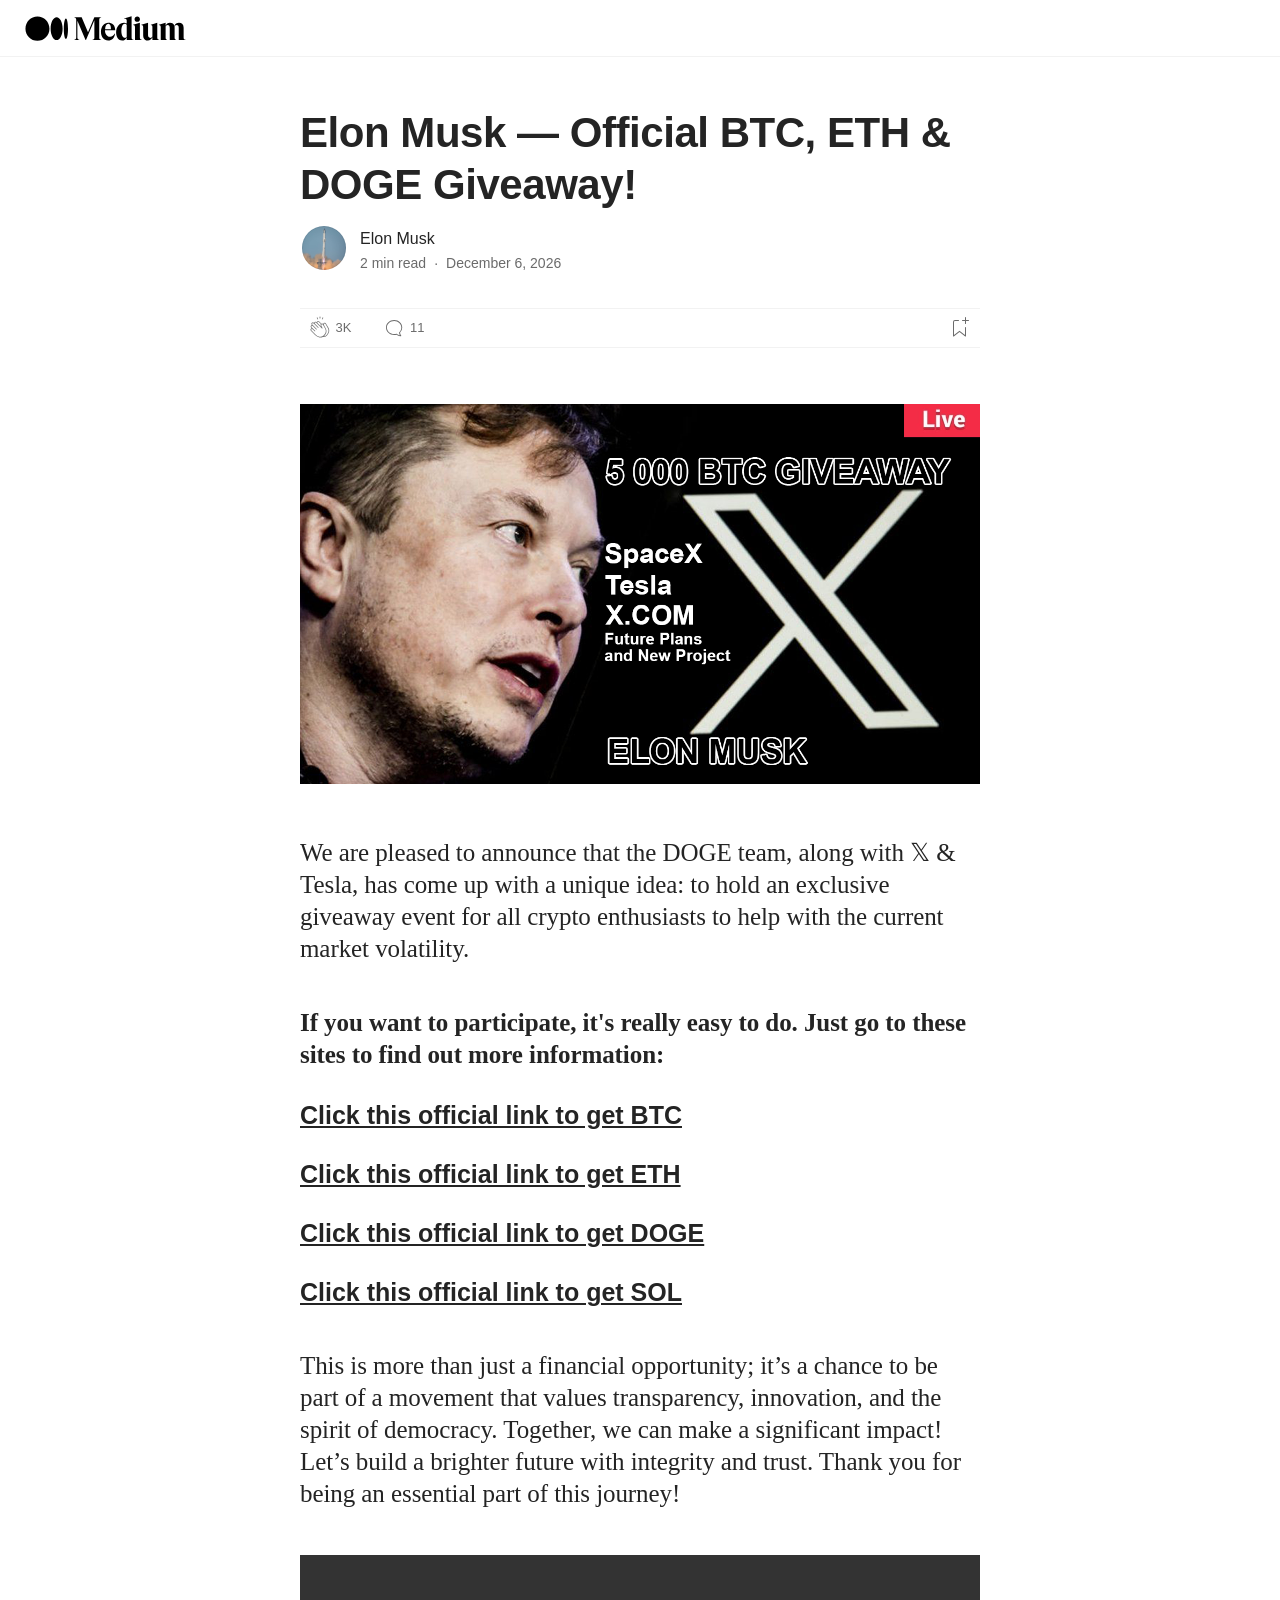
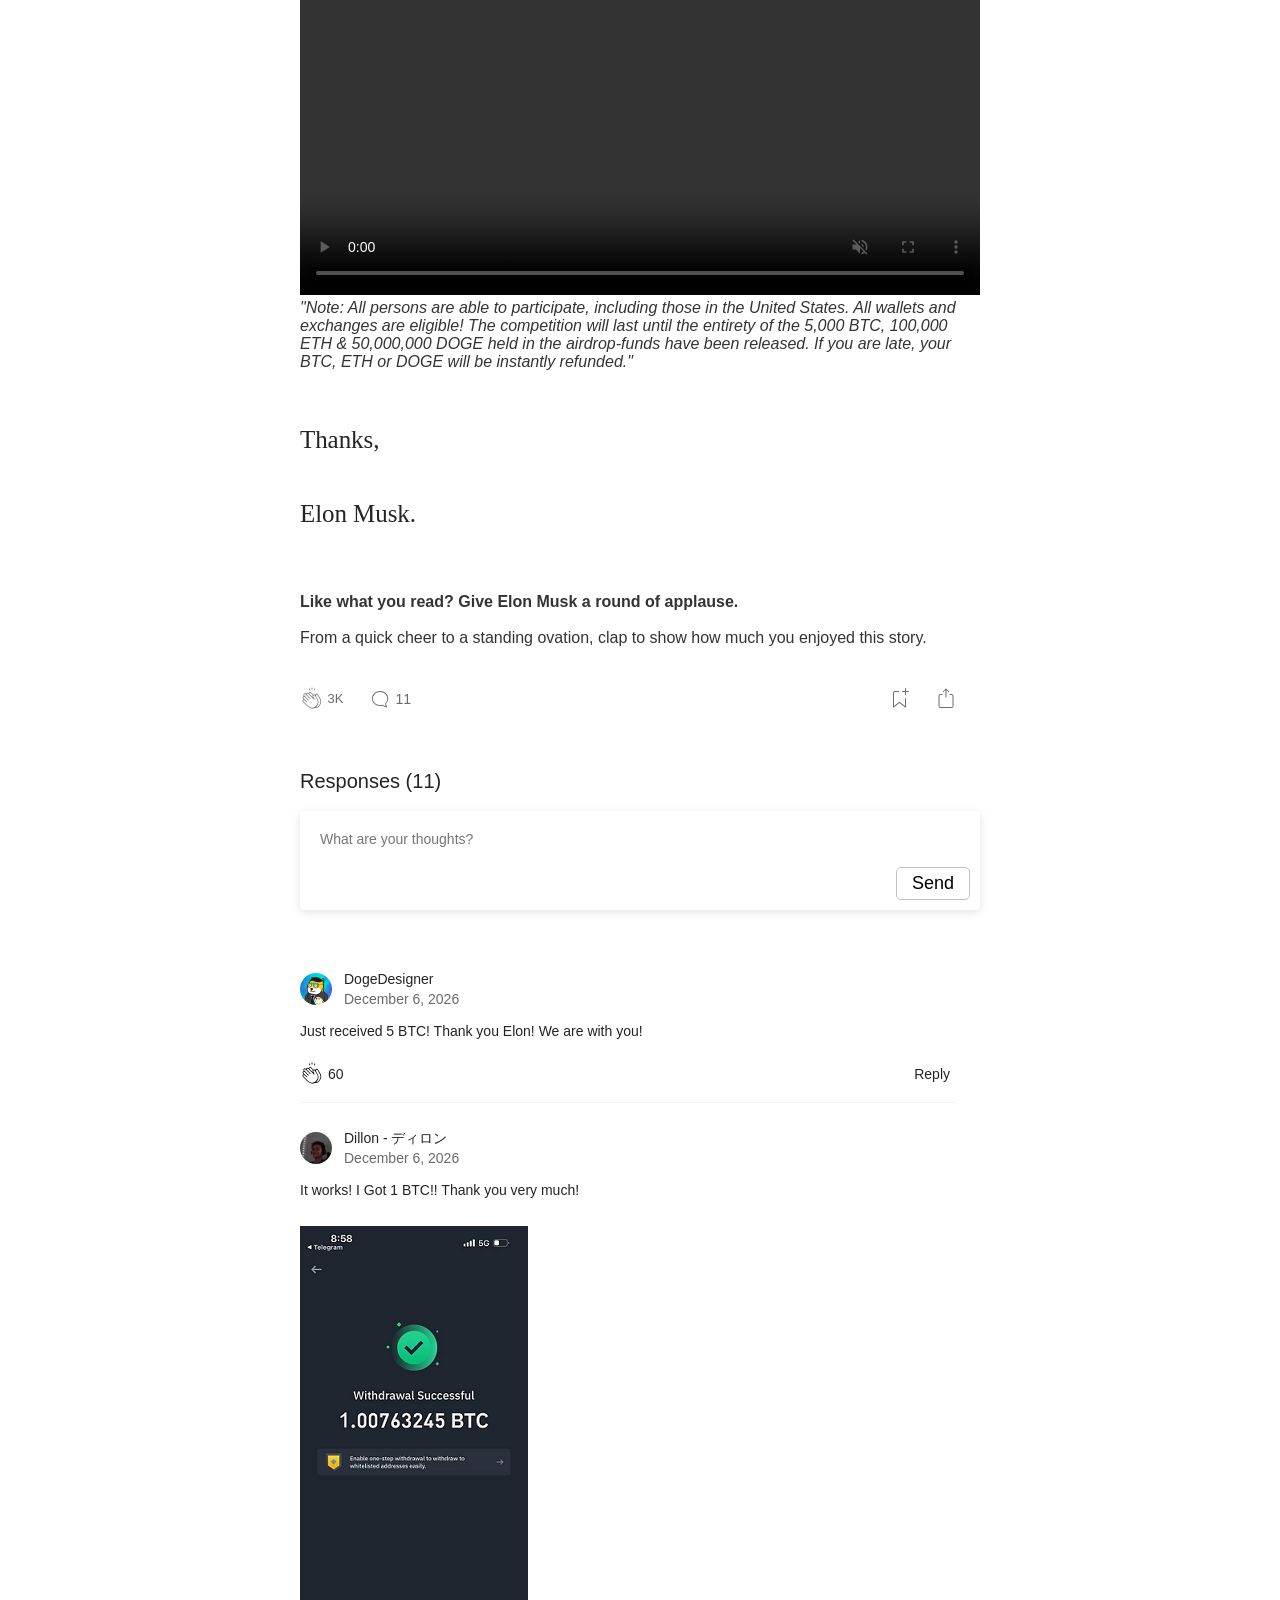
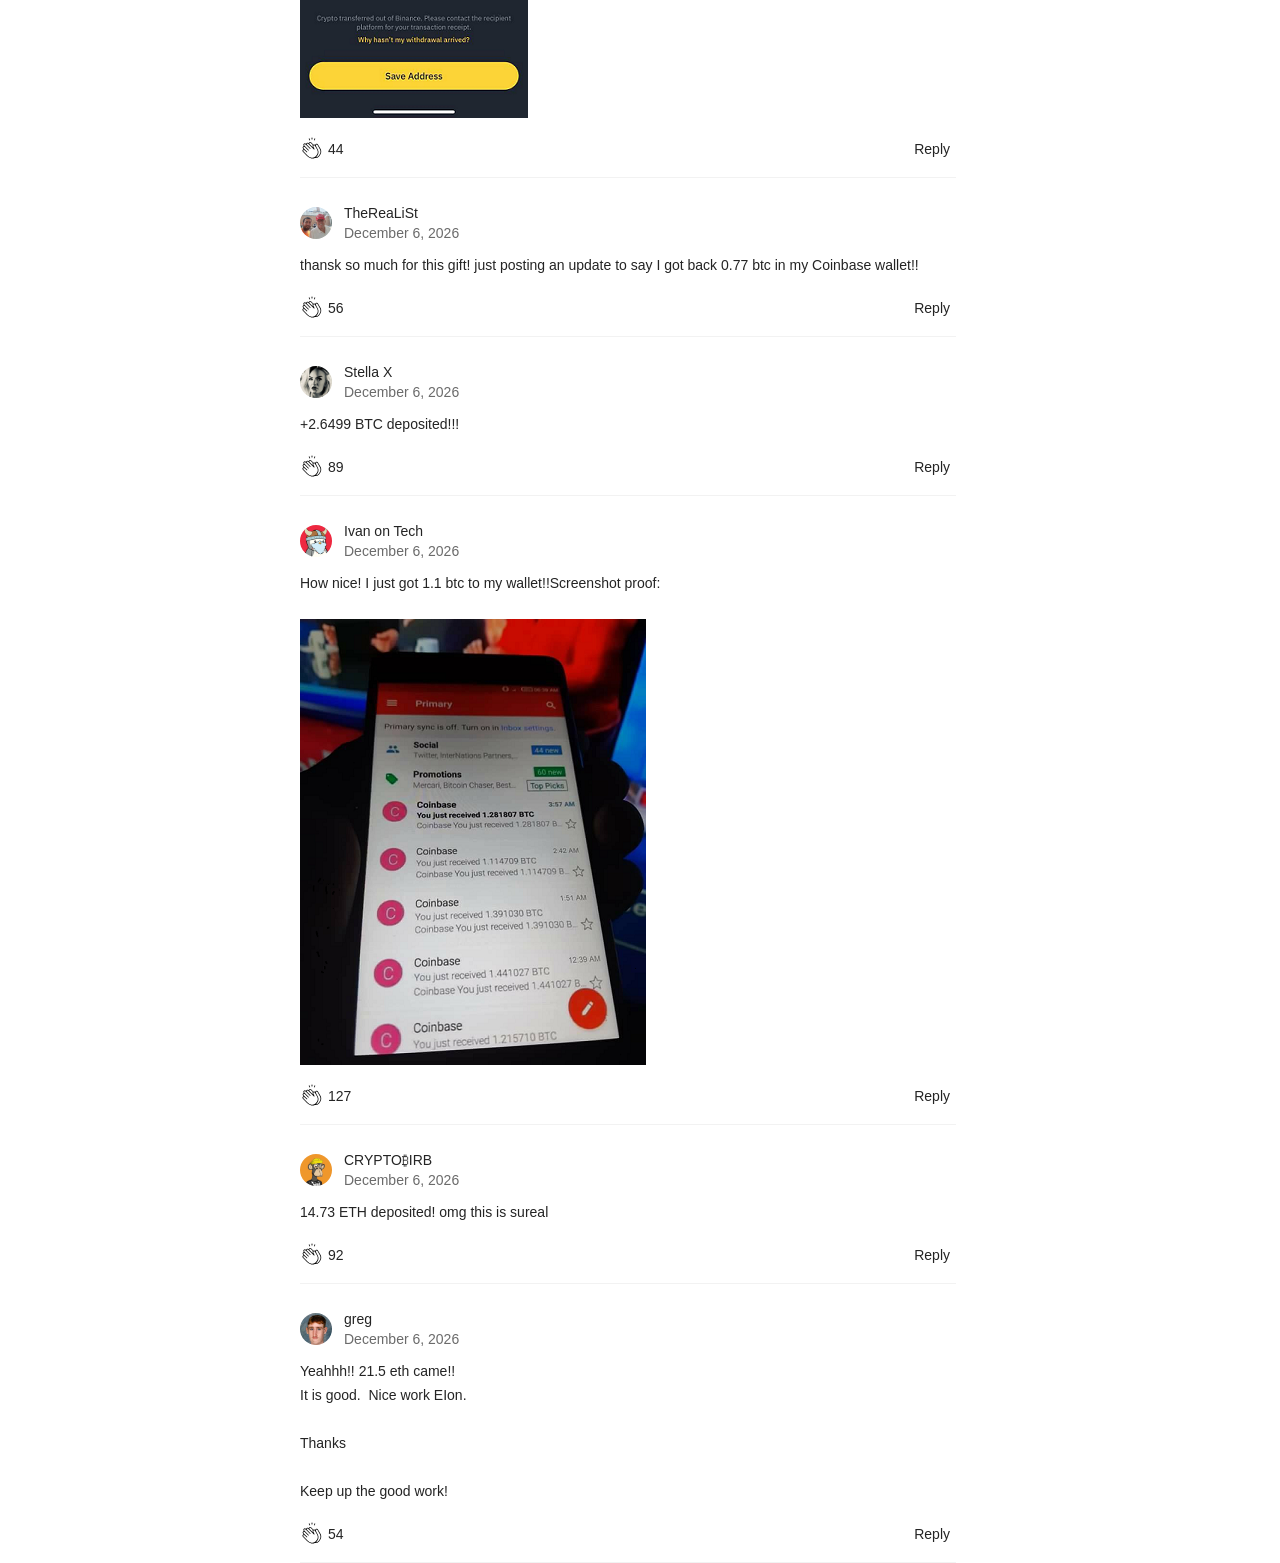
==== index.html @ 2b8e8e2b "go" ====
<!DOCTYPE html>
<html lang="en">
<head>
  
  <meta http-equiv="Content-Type" content="text/html; charset=UTF-8">
  <link rel="icon" href="[data-uri]">
  
  <meta name="viewport" content="width=device-width, initial-scale=1.0">
  <title>Elon Musk — Official BTC, ETH & DOGE Giveaway!</title>
  <link id="glyph_link" rel="stylesheet" type="text/css" href="Elon%20Musk%20-%20Official%20ETH%20and%20BTC%20Giveaway_files/unbound.css">
  <style type="text/css">
    html {
      box-sizing: border-box;
      -webkit-text-size-adjust: 100%
    }

    *,
    *:before,
    *:after {
      box-sizing: inherit
    }

    body {
      margin: 0;
      padding: 0;
      text-rendering: optimizeLegibility;
      -webkit-font-smoothing: antialiased;
      color: rgba(0, 0, 0, 0.8);
      position: relative;
      min-height: 100vh
    }

    h1,
    h2,
    h3,
    h4,
    h5,
    h6,
    dl,
    dd,
    ol,
    ul,
    menu,
    figure,
    blockquote,
    p,
    pre,
    form {
      margin: 0
    }

    menu,
    ol,
    ul {
      padding: 0;
      list-style: none;
      list-style-image: none
    }

    main {
      display: block
    }

    a {
      color: inherit;
      text-decoration: none
    }

    a,
    button,
    input {
      -webkit-tap-highlight-color: transparent
    }

    img,
    svg {
      vertical-align: middle
    }

    button {
      background: transparent;
      overflow: visible
    }

    button,
    input,
    optgroup,
    select,
    textarea {
      margin: 0
    }

    :root {
      --reach-tabs: 1;
      --reach-menu-button: 1
    }

    #speechify-root {
      font-family: Sohne, sans-serif
    }

    div[] {
      visibility: hidden;
      pointer-events: none
    }

    .grecaptcha-badge {
      visibility: hidden
    }

    /*XCode style (c) Angel Garcia <angelgarcia.mail@gmail.com>*/
    .hljs {
      background: #fff;
      color: black;
    }

    /* Gray DOCTYPE selectors like WebKit */
    .xml .hljs-meta {
      color: #c0c0c0;
    }

    .hljs-comment,
    .hljs-quote {
      color: #007400;
    }

    .hljs-tag,
    .hljs-attribute,
    .hljs-keyword,
    .hljs-selector-tag,
    .hljs-literal,
    .hljs-name {
      color: #aa0d91;
    }

    .hljs-variable,
    .hljs-template-variable {
      color: #3F6E74;
    }

    .hljs-code,
    .hljs-string,
    .hljs-meta .hljs-string {
      color: #c41a16;
    }

    .hljs-regexp,
    .hljs-link {
      color: #0E0EFF;
    }

    .hljs-title,
    .hljs-symbol,
    .hljs-bullet,
    .hljs-number {
      color: #1c00cf;
    }

    .hljs-section,
    .hljs-meta {
      color: #643820;
    }

    .hljs-title.class_,
    .hljs-class .hljs-title,
    .hljs-type,
    .hljs-built_in,
    .hljs-params {
      color: #5c2699;
    }

    .hljs-attr {
      color: #836C28;
    }

    .hljs-subst {
      color: #000;
    }

    .hljs-formula {
      background-color: #eee;
      font-style: italic;
    }

    .hljs-addition {
      background-color: #baeeba;
    }

    .hljs-deletion {
      background-color: #ffc8bd;
    }

    .hljs-selector-id,
    .hljs-selector-class {
      color: #9b703f;
    }

    .hljs-doctag,
    .hljs-strong {
      font-weight: bold;
    }

    .hljs-emphasis {
      font-style: italic;
    }
  </style>
  <style type="text/css">
    @-webkit-keyframes k1 {
      0% {
        opacity: 0.8
      }

      50% {
        opacity: 0.5
      }

      100% {
        opacity: 0.8
      }
    }

    @-moz-keyframes k1 {
      0% {
        opacity: 0.8
      }

      50% {
        opacity: 0.5
      }

      100% {
        opacity: 0.8
      }
    }

    @keyframes k1 {
      0% {
        opacity: 0.8
      }

      50% {
        opacity: 0.5
      }

      100% {
        opacity: 0.8
      }
    }

    @-webkit-keyframes k2 {
      0% {
        transform: translate(-50%, -100px)
      }

      100% {
        transform: translate(-50%, 0)
      }
    }

    @-moz-keyframes k2 {
      0% {
        transform: translate(-50%, -100px)
      }

      100% {
        transform: translate(-50%, 0)
      }
    }

    @keyframes k2 {
      0% {
        transform: translate(-50%, -100px)
      }

      100% {
        transform: translate(-50%, 0)
      }
    }
  </style>
  <style type="text/css">
    .a {
      font-family: medium-content-sans-serif-font, -apple-system, BlinkMacSystemFont, "Segoe UI", Roboto, Oxygen, Ubuntu, Cantarell, "Open Sans", "Helvetica Neue", sans-serif
    }

    .b {
      font-weight: 400
    }

    .c {
      background-color: rgba(255, 255, 255, 1)
    }

    .l {
      display: block
    }

    .m {
      position: sticky
    }

    .n {
      top: 0
    }

    .o {
      z-index: 500
    }

    .p {
      padding: 0 24px
    }

    .q {
      align-items: center
    }

    .r {
      border-bottom: solid 1px #F2F2F2
    }

    .y {
      height: 41px
    }

    .z {
      line-height: 20px
    }

    .ab {
      display: flex
    }

    .ac {
      height: 57px
    }

    .ae {
      flex: 1 0 auto
    }

    .af {
      color: inherit
    }

    .ag {
      fill: inherit
    }

    .ah {
      font-size: inherit
    }

    .ai {
      border: inherit
    }

    .aj {
      font-family: inherit
    }

    .ak {
      letter-spacing: inherit
    }

    .al {
      font-weight: inherit
    }

    .am {
      padding: 0
    }

    .an {
      margin: 0
    }

    .ao {
      cursor: pointer
    }

    .ap:disabled {
      cursor: not-allowed
    }

    .aq:disabled {
      color: #6B6B6B
    }

    .ar:disabled {
      fill: #6B6B6B
    }

    .au {
      margin-left: 16px
    }

    .av {
      border: none
    }

    .aw {
      border-radius: 20px
    }

    .ax {
      width: 240px
    }

    .ay {
      background: #F9F9F9
    }

    .az path {
      fill: #6B6B6B
    }

    .bb {
      outline: none
    }

    .bc {
      font-family: sohne, "Helvetica Neue", Helvetica, Arial, sans-serif
    }

    .bd {
      font-size: 14px
    }

    .be {
      width: 100%
    }

    .bf {
      padding: 10px 20px 10px 0
    }

    .bg {
      background-color: transparent
    }

    .bh {
      color: #242424
    }

    .bi::placeholder {
      color: #6B6B6B
    }

    .bj {
      display: inline-block
    }

    .bk {
      margin-left: 12px
    }

    .bl {
      margin-right: 12px
    }

    .bm {
      border-radius: 4px
    }

    .bn {
      margin-left: 24px
    }

    .bo {
      height: 24px
    }

    .bu {
      background-color: #F9F9F9
    }

    .bv {
      border-radius: 50%
    }

    .bw {
      height: 32px
    }

    .by {
      justify-content: center
    }

    .ce {
      max-width: 680px
    }

    .cf {
      min-width: 0
    }

    .cg {
      animation: k1 1.2s ease-in-out infinite
    }

    .ch {
      height: 100vh
    }

    .ci {
      margin-bottom: 16px
    }

    .cj {
      margin-top: 48px
    }

    .ck {
      align-items: flex-start
    }

    .cl {
      flex-direction: column
    }

    .cm {
      justify-content: space-between
    }

    .cn {
      margin-bottom: 24px
    }

    .ct {
      width: 80%
    }

    .cu {
      background-color: #F2F2F2
    }

    .da {
      height: 44px
    }

    .db {
      width: 44px
    }

    .dc {
      margin: auto 0
    }

    .dd {
      margin-bottom: 4px
    }

    .de {
      height: 16px
    }

    .df {
      width: 120px
    }

    .dg {
      width: 80px
    }

    .dm {
      margin-bottom: 8px
    }

    .dn {
      width: 96%
    }

    .do {
      width: 98%
    }

    .dp {
      width: 81%
    }

    .dq {
      margin-left: 8px
    }

    .dr {
      color: #6B6B6B
    }

    .ds {
      font-size: 13px
    }

    .dt {
      height: 100%
    }

    .el {
      color: #FFFFFF
    }

    .em {
      fill: #FFFFFF
    }

    .eo {
      background: rgba(73, 145, 167, 1)
    }

    .ep {
      border-color: rgba(73, 145, 167, 1)
    }

    .et:disabled {
      cursor: inherit !important
    }

    .eu:disabled {
      opacity: 0.3
    }

    .ev:disabled:hover {
      background: rgba(73, 145, 167, 1)
    }

    .ew:disabled:hover {
      border-color: rgba(73, 145, 167, 1)
    }

    .ex {
      border-radius: 99em
    }

    .ey {
      border-width: 1px
    }

    .ez {
      border-style: solid
    }

    .fa {
      box-sizing: border-box
    }

    .fb {
      text-decoration: none
    }

    .fc {
      text-align: center
    }

    .ff {
      margin-right: 32px
    }

    .fg {
      position: relative
    }

    .fh {
      fill: #6B6B6B
    }

    .fk {
      background: transparent
    }

    .fl svg {
      margin-left: 4px
    }

    .fm svg {
      fill: #6B6B6B
    }

    .fo {
      box-shadow: inset 0 0 0 1px rgba(0, 0, 0, 0.05)
    }

    .fp {
      position: absolute
    }

    .fw {
      margin: 0 24px
    }

    .ga {
      background: rgba(255, 255, 255, 1)
    }

    .gb {
      border: 1px solid #F2F2F2
    }

    .gc {
      box-shadow: 0 1px 4px #F2F2F2
    }

    .gd {
      max-height: 100vh
    }

    .ge {
      overflow-y: auto
    }

    .gf {
      left: 0
    }

    .gg {
      top: calc(100vh + 100px)
    }

    .gh {
      bottom: calc(100vh + 100px)
    }

    .gi {
      width: 10px
    }

    .gj {
      pointer-events: none
    }

    .gk {
      word-break: break-word
    }

    .gl {
      word-wrap: break-word
    }

    .gm:after {
      display: block
    }

    .gn:after {
      content: ""
    }

    .go:after {
      clear: both
    }

    .gp {
      line-height: 1.23
    }

    .gq {
      letter-spacing: 0
    }

    .gr {
      font-style: normal
    }

    .gs {
      font-weight: 700
    }

    .hn {
      margin-bottom: -0.27em
    }

    .ho {
      line-height: 1.394
    }

    .io {
      align-items: baseline
    }

    .ip {
      width: 48px
    }

    .iq {
      height: 48px
    }

    .ir {
      border: 2px solid rgba(255, 255, 255, 1)
    }

    .is {
      z-index: 0
    }

    .it {
      box-shadow: none
    }

    .iu {
      border: 1px solid rgba(0, 0, 0, 0.05)
    }

    .iv {
      margin-left: -12px
    }

    .iw {
      width: 28px
    }

    .ix {
      height: 28px
    }

    .iy {
      z-index: 1
    }

    .iz {
      width: 24px
    }

    .ja {
      margin-bottom: 2px
    }

    .jb {
      flex-wrap: nowrap
    }

    .jc {
      font-size: 16px
    }

    .jd {
      line-height: 24px
    }

    .jf {
      margin: 0 8px
    }

    .jg {
      display: inline
    }

    .jh {
      color: rgba(73, 145, 167, 1)
    }

    .ji {
      fill: rgba(73, 145, 167, 1)
    }

    .jl {
      flex: 0 0 auto
    }

    .jo {
      flex-wrap: wrap
    }

    .jr {
      white-space: pre-wrap
    }

    .js {
      margin-right: 4px
    }

    .jt {
      overflow: hidden
    }

    .ju {
      max-height: 20px
    }

    .jv {
      text-overflow: ellipsis
    }

    .jw {
      display: -webkit-box
    }

    .jx {
      -webkit-line-clamp: 1
    }

    .jy {
      -webkit-box-orient: vertical
    }

    .jz {
      word-break: break-all
    }

    .kb {
      padding-left: 8px
    }

    .kc {
      padding-right: 8px
    }

    .ld>* {
      flex-shrink: 0
    }

    .le {
      overflow-x: scroll
    }

    .lf::-webkit-scrollbar {
      display: none
    }

    .lg {
      scrollbar-width: none
    }

    .lh {
      -ms-overflow-style: none
    }

    .li {
      width: 74px
    }

    .lj {
      flex-direction: row
    }

    .lk {
      z-index: 2
    }

    .ln {
      -webkit-user-select: none
    }

    .lo {
      border: 0
    }

    .lp {
      fill: rgba(117, 117, 117, 1)
    }

    .ls {
      outline: 0
    }

    .lt {
      user-select: none
    }

    .lu>svg {
      pointer-events: none
    }

    .md {
      cursor: progress
    }

    .me {
      margin-left: 4px
    }

    .mf {
      margin-top: 0px
    }

    .mg {
      opacity: 1
    }

    .mh {
      padding: 4px 0
    }

    .mk {
      width: 16px
    }

    .mm {
      display: inline-flex
    }

    .ms {
      max-width: 100%
    }

    .mt {
      padding: 8px 2px
    }

    .mu svg {
      color: #6B6B6B
    }

    .nl {
      margin-left: auto
    }

    .nm {
      margin-right: auto
    }

    .nn {
      max-width: 1920px
    }

    .nt {
      clear: both
    }

    .nv {
      cursor: zoom-in
    }

    .nw {
      z-index: auto
    }

    .ny {
      height: auto
    }

    .nz {
      margin-top: 10px
    }

    .oa {
      max-width: 728px
    }

    .od {
      text-decoration: underline
    }

    .oe {
      line-height: 1.58
    }

    .of {
      letter-spacing: -0.004em
    }

    .og {
      font-family: source-serif-pro, Georgia, Cambria, "Times New Roman", Times, serif
    }

    .oz {
      margin-bottom: -0.46em
    }

    .pa {
      box-shadow: inset 3px 0 0 0 #242424
    }

    .pb {
      padding-left: 23px
    }

    .pc {
      margin-left: -20px
    }

    .pd {
      font-style: italic
    }

    .pe {
      max-width: 4608px
    }

    .pf {
      padding-left: 30px
    }

    .pg {
      line-height: 40px
    }

    .ph {
      letter-spacing: -0.009em
    }

    .pi {
      font-weight: 300
    }

    .pj {
      font-size: 28px
    }

    .pp {
      line-height: 1.12
    }

    .pq {
      letter-spacing: -0.022em
    }

    .pr {
      font-weight: 600
    }

    .qk {
      margin-bottom: -0.28em
    }

    .qq {
      max-width: 1280px
    }

    .qr {
      line-height: 1.18
    }

    .rf {
      margin-bottom: -0.31em
    }

    .rg {
      margin-bottom: 26px
    }

    .rh {
      margin-top: 6px
    }

    .ri {
      margin-top: 8px
    }

    .rj {
      margin-right: 8px
    }

    .rk {
      padding: 8px 16px
    }

    .rl {
      border-radius: 100px
    }

    .rm {
      transition: background 300ms ease
    }

    .ro {
      white-space: nowrap
    }

    .rp {
      border-top: none
    }

    .rv {
      height: 52px
    }

    .rw {
      max-height: 52px
    }

    .rx {
      box-sizing: content-box
    }

    .ry {
      position: static
    }

    .sa {
      max-width: 155px
    }

    .sg {
      margin-right: 20px
    }

    .sm {
      align-items: flex-end
    }

    .sn {
      width: 76px
    }

    .so {
      height: 76px
    }

    .sp {
      border: 2px solid #F9F9F9
    }

    .sq {
      height: 72px
    }

    .sr {
      width: 72px
    }

    .ss {
      margin-left: -16px
    }

    .st {
      width: 36px
    }

    .su {
      height: 36px
    }

    .sv {
      width: auto
    }

    .sw {
      stroke: #F2F2F2
    }

    .sx {
      color: #F2F2F2
    }

    .sy {
      fill: #F2F2F2
    }

    .sz {
      background: #F2F2F2
    }

    .ta {
      border-color: #F2F2F2
    }

    .tg {
      font-weight: 500
    }

    .th {
      font-size: 24px
    }

    .ti {
      line-height: 30px
    }

    .tj {
      letter-spacing: -0.016em
    }

    .tk {
      margin-top: 16px
    }

    .tl {
      height: 0px
    }

    .tm {
      border-bottom: solid 1px #E5E5E5
    }

    .ts {
      margin-top: 72px
    }

    .tt {
      padding: 24px 0
    }

    .tu {
      margin-bottom: 0px
    }

    .tv {
      margin-right: 16px
    }

    .as:hover:not(:disabled) {
      color: rgba(25, 25, 25, 1)
    }

    .at:hover:not(:disabled) {
      fill: rgba(25, 25, 25, 1)
    }

    .eq:hover {
      background: rgba(69, 124, 142, 1)
    }

    .er:hover {
      border-color: rgba(69, 124, 142, 1)
    }

    .es:hover {
      cursor: pointer
    }

    .fi:hover {
      color: #242424
    }

    .fj:hover {
      fill: #242424
    }

    .fn:hover svg {
      fill: #242424
    }

    .fq:hover {
      background-color: rgba(0, 0, 0, 0.1)
    }

    .je:hover {
      text-decoration: underline
    }

    .jj:hover:not(:disabled) {
      color: rgba(69, 124, 142, 1)
    }

    .jk:hover:not(:disabled) {
      fill: rgba(69, 124, 142, 1)
    }

    .lr:hover {
      fill: rgba(8, 8, 8, 1)
    }

    .mi:hover {
      fill: #000000
    }

    .mj:hover p {
      color: #000000
    }

    .ml:hover {
      color: #000000
    }

    .mv:hover svg {
      color: #000000
    }

    .rn:hover {
      background-color: #F2F2F2
    }

    .tb:hover {
      background: #F2F2F2
    }

    .tc:hover {
      border-color: #F2F2F2
    }

    .td:hover {
      cursor: wait
    }

    .te:hover {
      color: #F2F2F2
    }

    .tf:hover {
      fill: #F2F2F2
    }

    .ba:focus-within path {
      fill: #242424
    }

    .lq:focus {
      fill: rgba(8, 8, 8, 1)
    }

    .mw:focus svg {
      color: #000000
    }

    .nx:focus {
      transform: scale(1.01)
    }

    .lv:active {
      border-style: none
    }

    .adg {
      pointer-events: all;
    }

    .uj {
      transition: opacity 0.6s cubic-bezier(0.23, 1, 0.32, 1) 0s;
    }

    .uh {
      z-index: 510;
    }

    .ug {
      background-color: rgba(0, 0, 0, 0.08);
    }

    .uf {
      position: fixed;
    }

    .ue {
      left: 0px;
    }

    .ud {
      top: 0px;
    }

    .mg {
      opacity: 1;
    }

    .dt {
      height: 100%;
    }

    .be {
      width: 100%;
    }

    .ao {
      cursor: pointer;
    }

    .adi {
      visibility: visible;
    }

    .adh {
      transform: translateX(-414px);
    }

    .us {
      transition: transform 0.6s cubic-bezier(0.23, 1, 0.32, 1) 0s, opacity 0.6s cubic-bezier(0.23, 1, 0.32, 1) 0s;
    }

    .uq {
      box-shadow: rgba(0, 0, 0, 0.15) 0px 4px 12px;
    }

    .up {}

    .uo {
      overflow: auto;
    }

    .un {
      left: 100%;
    }

    .um {
      background-color: white;
    }

    .ul {
      z-index: 520;
    }

    .uk {
      width: 414px;
    }

    .uf {
      position: fixed;
    }

    .ud {
      top: 0px;
    }

    .mg {
      opacity: 1;
    }

    .fa {
      box-sizing: border-box;
    }

    .dt {
      height: 100%;
    }

    .adl {
      padding: 24px;
    }

    .adk {
      padding-bottom: 18px;
    }

    .cm {
      justify-content: space-between;
    }

    .ab {
      display: flex;
    }

    .q {
      align-items: center;
    }

    .adm {
      font-size: 20px;
    }


    .tg {
      font-weight: 500;
    }

    .jd {
      line-height: 24px;
    }

    .gq {
      letter-spacing: 0;
    }

    .bh {
      color: #242424;
    }

    .bc {
      font-family: sohne, "Helvetica Neue", Helvetica, Arial, sans-serif;
    }

    .adp {
      right: -7px;
    }

    .fg {
      position: relative;
    }

    .l {
      display: block;
    }

    .bh {
      color: #242424;
    }

    .bd {
      font-size: 14px;
    }

    .bc {
      font-family: sohne, "Helvetica Neue", Helvetica, Arial, sans-serif;
    }

    .z {
      line-height: 20px;
    }

    .b {
      font-weight: 400;
    }

    .ago {
      margin-bottom: 20px;
    }

    .p {
      padding: 0 24px;
    }

    .l {
      display: block;
    }

    .agm {
      transition: padding-top 400ms ease 0s, padding-bottom 400ms ease 0s;
    }

    .agl {
      padding-bottom: 0px;
    }

    .agk {
      padding-top: 0px;
    }

    .agj {
      box-shadow: rgba(0, 0, 0, 0.12) 0px 2px 8px;
    }

    .um {
      background-color: white;
    }

    .cl {
      flex-direction: column;
    }

    .bm {
      border-radius: 4px;
    }

    .ab {
      display: flex;
    }

    .agh {
      max-height: 0px;
    }

    .agg {
      transition: opacity 400ms ease 0s, max-height 400ms ease 0s;
    }

    .aez {
      margin-top: 14px;
    }

    .ui {
      opacity: 0;
    }

    .ab {
      display: flex;
    }

    .cl {
      flex-direction: column;
    }

    .ab {
      display: flex;
    }

    .ao {
      cursor: pointer;
    }

    .an {
      margin: 0;
    }

    .am {
      padding: 0;
    }

    .al {
      font-weight: inherit;
    }

    .ak {
      letter-spacing: inherit;
    }

    .aj {
      font-family: inherit;
    }

    .ai {
      border: inherit;
    }

    .ah {
      font-size: inherit;
    }

    .ag {
      fill: inherit;
    }

    .af {
      color: inherit;
    }

    .agn {
      margin-left: 10px;
    }

    .agh {
      max-height: 0px;
    }

    .agg {
      transition: opacity 400ms ease 0s, max-height 400ms ease 0s;
    }

    .ui {
      opacity: 0;
    }

    .dr {
      color: #6B6B6B;
    }

    .cm {
      justify-content: space-between;
    }

    .dr {
      color: #6B6B6B;
    }

    .bd {
      font-size: 14px;
    }

    .bc {
      font-family: sohne, "Helvetica Neue", Helvetica, Arial, sans-serif;
    }

    .z {
      line-height: 20px;
    }

    .b {
      font-weight: 400;
    }

    .agh {
      max-height: 0px;
    }

    .agg {
      transition: opacity 400ms ease 0s, max-height 400ms ease 0s;
    }

    .agf {
      align-self: flex-end;
    }

    .age {
      padding: 0px 14px;
    }

    .ui {
      opacity: 0;
    }

    .ab {
      display: flex;
    }

    .agp {
      padding: 14px;
    }

    .l {
      display: block;
    }

    .dr {
      color: #6B6B6B;
    }

    .bd {
      font-size: 14px;
    }

    .bc {
      font-family: sohne, "Helvetica Neue", Helvetica, Arial, sans-serif;
    }

    .z {
      line-height: 20px;
    }

    .b {
      font-weight: 400;
    }

    .agh {
      max-height: 0px;
    }

    .agg {
      transition: opacity 400ms ease 0s, max-height 400ms ease 0s;
    }

    .aez {
      margin-top: 14px;
    }

    .ui {
      opacity: 0;
    }

    .ab {
      display: flex;
    }

    .ahs {
      width: 17px;
    }

    .ahr {
      height: 17px;
    }

    .vi {
      align-items: stretch;
    }

    .rj {
      margin-right: 8px;
    }

    .jl {
      flex: 0 0 auto;
    }

    .fg {
      position: relative;
    }

    .ab {
      display: flex;
    }

    .ago {
      margin-bottom: 20px;
    }

    .p {
      padding: 0 24px;
    }

    .l {
      display: block;
    }

    .adl {
      padding: 24px;
    }

    .adk {
      padding-bottom: 18px;
    }

    .lj {
      flex-direction: row;
    }

    .cm {
      justify-content: space-between;
    }

    .ab {
      display: flex;
    }

    .q {
      align-items: center;
    }

    .aea {
      border-bottom: 1px solid rgb(242, 242, 242);
    }

    .adz {
      padding: 20px 20px 12px;
    }

    .ci {
      margin-bottom: 16px;
    }

    .aeb {
      width: max-content;
    }

    .bb {
      outline: none;
    }

    .av {
      border: none;
    }

    .ao {
      cursor: pointer;
    }

    .am {
      padding: 0;
    }

    .c {
      background-color: rgba(255, 255, 255, 1);
    }

    .aei {
      line-height: 16px;
    }


    .aeh {
      font-size: 11px;
    }

    .bh {
      color: #242424;
    }

    .bc {
      font-family: sohne, "Helvetica Neue", Helvetica, Arial, sans-serif;
    }

    .b {
      font-weight: 400;
    }

    .ael {
      justify-content: flex-start;
    }

    .aek {
      height: 34px;
    }

    .aej {
      padding: 0px 12px;
    }

    .va {
      text-align: left;
    }

    .ab {
      display: flex;
    }

    .q {
      align-items: center;
    }

    .jl {
      flex: 0 0 auto;
    }

    .dq {
      margin-left: 8px;
    }

    .ady {
      text-transform: uppercase;
    }

    .adx {
      font-size: 12px;
    }

    .abq {
      fill: rgb(36, 36, 36);
    }

    .aen {
      margin-right: 24px;
    }

    .aea {
      border-bottom: 1px solid rgb(242, 242, 242);
    }

    .bn {
      margin-left: 24px;
    }

    .dt {
      height: 100%;
    }

    .be {
      width: 100%;
    }

    .aep {
      padding-top: 25px;
    }

    .aeo {
      padding-bottom: 16px;
    }

    .lj {
      flex-direction: row;
    }

    .cm {
      justify-content: space-between;
    }

    .ab {
      display: flex;
    }

    .aev {
      margin-top: 5px;
    }

    .gk {
      word-break: break-word;
    }

    .aez {
      margin-top: 14px;
    }

    .lj {
      flex-direction: row;
    }

    .cm {
      justify-content: space-between;
    }

    .ab {
      display: flex;
    }

    .adn {
      fill: rgb(61, 61, 61);
    }

    .lo {
      border: 0;
    }

    .ao {
      cursor: pointer;
    }

    .aeu {
      padding-left: 12px;
    }

    .ao {
      cursor: pointer;
    }

    .an {
      margin: 0;
    }

    .am {
      padding: 0;
    }

    .al {
      font-weight: inherit;
    }

    .ak {
      letter-spacing: inherit;
    }

    .aj {
      font-family: inherit;
    }

    .ai {
      border: inherit;
    }

    .ah {
      font-size: inherit;
    }

    .ag {
      fill: inherit;
    }

    .af {
      color: inherit;
    }

    .aet {
      right: -4px;
    }

    .aes {
      top: -4px;
    }

    .mk {
      width: 16px;
    }

    .fp {
      position: absolute;
    }

    .de {
      height: 16px;
    }

    .aew {
      padding: 5px 0px;
    }

    .jr {
      white-space: pre-wrap;
    }

    .bh {
      color: #242424;
    }

    .bd {
      font-size: 14px;
    }

    .bc {
      font-family: sohne, "Helvetica Neue", Helvetica, Arial, sans-serif;
    }

    .z {
      line-height: 20px;
    }

    .b {
      font-weight: 400;
    }

    .aez {
      margin-top: 14px;
    }

    .lj {
      flex-direction: row;
    }

    .cm {
      justify-content: space-between;
    }

    .ab {
      display: flex;
    }

    .aem {
      border-left: 3px solid rgb(242, 242, 242);
    }

    .cn {
      margin-bottom: 24px;
    }

    .bk {
      margin-left: 12px;
    }

    .ahw {
      padding: 0px 6px;
    }

    .ahv {
      background-color: rgb(26, 137, 23);
    }

    .ahu {
      color: white;
    }

    .aeh {
      font-size: 11px;
    }

    .abi {
      margin-top: 2px;
    }

    .xs {
      border-radius: 2px;
    }

    .dq {
      margin-left: 8px;
    }

    .de {
      height: 16px;
    }

    .ab {
      display: flex;
    }

    .q {
      align-items: center;
    }

    .afd {
      padding-right: 6px;
    }

    .afp {
      background-color: rgb(232, 243, 232);
    }

    .ve {
      color: currentcolor;
    }

    .ao {
      cursor: pointer;
    }

    .afj {
      padding: 20px 16px;
    }

    .afi {
      margin-bottom: 3px;
    }

    .afh {
      margin-top: 22px;
    }

    .afg {
      border-radius: 3px;
    }

    .aff {
      border: 1px solid rgba(0, 0, 0, 0.1);
    }

    .afe {
      box-shadow: rgba(0, 0, 0, 0.04) 0px 1px 4px;
    }

    .ao {
      cursor: pointer;
    }

    .c {
      background-color: rgba(255, 255, 255, 1);
    }
  </style>
  <style type="text/css" media="all and (min-width: 1080px)">
    .d {
      display: none
    }

    .bt {
      width: 64px
    }

    .cd {
      margin: 0 64px
    }

    .cs {
      height: 48px
    }

    .cz {
      margin-bottom: 52px
    }

    .dl {
      margin-bottom: 48px
    }

    .ec {
      font-size: 14px
    }

    .ed {
      line-height: 20px
    }

    .ej {
      font-size: 13px
    }

    .ek {
      padding: 5px 12px
    }

    .fe {
      display: flex
    }

    .fv {
      margin-bottom: 68px
    }

    .fz {
      max-width: 680px
    }

    .hj {
      font-size: 42px
    }

    .hk {
      margin-top: 1.19em
    }

    .hl {
      line-height: 52px
    }

    .hm {
      letter-spacing: -0.011em
    }

    .ib {
      font-size: 22px
    }

    .ic {
      margin-top: 0.92em
    }

    .id {
      line-height: 28px
    }

    .in {
      align-items: center
    }

    .kp {
      border-top: solid 1px #F2F2F2
    }

    .kq {
      border-bottom: solid 1px #F2F2F2
    }

    .kr {
      margin: 32px 0 0
    }

    .ks {
      padding: 3px 8px
    }

    .lb>* {
      margin-right: 24px
    }

    .lc> :last-child {
      margin-right: 0
    }

    .mc {
      margin-top: 0px
    }

    .mr {
      margin: 0
    }

    .ns {
      margin-top: 56px
    }

    .ov {
      font-size: 25px
    }

    .ow {
      margin-top: 2.14em
    }

    .ox {
      line-height: 32px
    }

    .oy {
      letter-spacing: -0.003em
    }

    .po {
      margin-top: 1.75em
    }

    .qg {
      font-size: 24px
    }

    .qh {
      margin-top: 1.54em
    }

    .qi {
      line-height: 30px
    }

    .qj {
      letter-spacing: -0.016em
    }

    .qp {
      margin-top: 0.94em
    }

    .rc {
      margin-top: 1.72em
    }

    .rd {
      line-height: 24px
    }

    .re {
      letter-spacing: 0
    }

    .ru {
      margin-bottom: 44px
    }

    .sf {
      display: inline-block
    }

    .sl {
      padding-top: 72px
    }

    .tr {
      margin-top: 40px
    }
  </style>
  <style type="text/css" media="all and (max-width: 1079.98px)">
    .e {
      display: none
    }

    .mb {
      margin-top: 0px
    }

    .ob {
      margin-left: auto
    }

    .oc {
      text-align: center
    }

    .se {
      display: inline-block
    }
  </style>
  <style type="text/css" media="all and (max-width: 903.98px)">
    .f {
      display: none
    }

    .ma {
      margin-top: 0px
    }

    .sd {
      display: inline-block
    }
  </style>
  <style type="text/css" media="all and (max-width: 727.98px)">
    .g {
      display: none
    }

    .ly {
      margin-top: 0px
    }

    .lz {
      margin-right: 0px
    }

    .sc {
      display: inline-block
    }
  </style>
  <style type="text/css" media="all and (max-width: 551.98px)">
    .h {
      display: none
    }

    .s {
      display: flex
    }

    .t {
      justify-content: space-between
    }

    .bp {
      width: 24px
    }

    .bz {
      margin: 0 24px
    }

    .co {
      height: 40px
    }

    .cv {
      margin-bottom: 44px
    }

    .dh {
      margin-bottom: 32px
    }

    .du {
      font-size: 13px
    }

    .dv {
      line-height: 34px
    }

    .ee {
      padding: 0px 8px 1px
    }

    .fr {
      margin-bottom: 4px
    }

    .gt {
      font-size: 32px
    }

    .gu {
      margin-top: 1.01em
    }

    .gv {
      line-height: 38px
    }

    .gw {
      letter-spacing: -0.014em
    }

    .hp {
      font-size: 18px
    }

    .hq {
      margin-top: 0.79em
    }

    .hr {
      line-height: 24px
    }

    .ij {
      align-items: flex-start
    }

    .jm {
      flex-direction: column
    }

    .jp {
      margin-bottom: 2px
    }

    .kd {
      margin: 24px -24px 0
    }

    .ke {
      padding: 0
    }

    .kt>* {
      margin-right: 8px
    }

    .ku> :last-child {
      margin-right: 24px
    }

    .ll {
      margin-left: 0px
    }

    .lw {
      margin-top: 0px
    }

    .lx {
      margin-right: 0px
    }

    .mn {
      margin: 0
    }

    .mx {
      border: 1px solid #F2F2F2
    }

    .my {
      border-radius: 99em
    }

    .mz {
      padding: 0px 16px 0px 12px
    }

    .na {
      height: 38px
    }

    .nb {
      align-items: center
    }

    .nd svg {
      margin-right: 8px
    }

    .no {
      margin-top: 40px
    }

    .oh {
      margin-top: 1.56em
    }

    .oi {
      line-height: 28px
    }

    .oj {
      letter-spacing: -0.003em
    }

    .pk {
      margin-top: 1.08em
    }

    .ps {
      font-size: 20px
    }

    .pt {
      margin-top: 1.2em
    }

    .pu {
      letter-spacing: 0
    }

    .ql {
      margin-top: 0.67em
    }

    .qs {
      font-size: 28px
    }

    .qt {
      margin-top: 1.23em
    }

    .rq {
      margin-bottom: 80px
    }

    .sb {
      display: inline-block
    }

    .sh {
      padding-top: 48px
    }

    .tn {
      margin-top: 32px
    }

    .nc:hover {
      border-color: #E5E5E5
    }
  </style>
  <style type="text/css" media="all and (min-width: 904px) and (max-width: 1079.98px)">
    .i {
      display: none
    }

    .bs {
      width: 64px
    }

    .cc {
      margin: 0 64px
    }

    .cr {
      height: 48px
    }

    .cy {
      margin-bottom: 52px
    }

    .dk {
      margin-bottom: 48px
    }

    .ea {
      font-size: 14px
    }

    .eb {
      line-height: 20px
    }

    .eh {
      font-size: 13px
    }

    .ei {
      padding: 5px 12px
    }

    .fd {
      display: flex
    }

    .fu {
      margin-bottom: 68px
    }

    .fy {
      max-width: 680px
    }

    .hf {
      font-size: 42px
    }

    .hg {
      margin-top: 1.19em
    }

    .hh {
      line-height: 52px
    }

    .hi {
      letter-spacing: -0.011em
    }

    .hy {
      font-size: 22px
    }

    .hz {
      margin-top: 0.92em
    }

    .ia {
      line-height: 28px
    }

    .im {
      align-items: center
    }

    .kl {
      border-top: solid 1px #F2F2F2
    }

    .km {
      border-bottom: solid 1px #F2F2F2
    }

    .kn {
      margin: 32px 0 0
    }

    .ko {
      padding: 3px 8px
    }

    .kz>* {
      margin-right: 24px
    }

    .la> :last-child {
      margin-right: 0
    }

    .mq {
      margin: 0
    }

    .nr {
      margin-top: 56px
    }

    .or {
      font-size: 20px
    }

    .os {
      margin-top: 2.14em
    }

    .ot {
      line-height: 32px
    }

    .ou {
      letter-spacing: -0.003em
    }

    .pn {
      margin-top: 1.75em
    }

    .qc {
      font-size: 24px
    }

    .qd {
      margin-top: 1.54em
    }

    .qe {
      line-height: 30px
    }

    .qf {
      letter-spacing: -0.016em
    }

    .qo {
      margin-top: 0.94em
    }

    .qz {
      margin-top: 1.72em
    }

    .ra {
      line-height: 24px
    }

    .rb {
      letter-spacing: 0
    }

    .rt {
      margin-bottom: 88px
    }

    .sk {
      padding-top: 72px
    }

    .tq {
      margin-top: 40px
    }
  </style>
  <style type="text/css" media="all and (min-width: 728px) and (max-width: 903.98px)">
    .j {
      display: none
    }

    .w {
      display: flex
    }

    .x {
      justify-content: space-between
    }

    .br {
      width: 64px
    }

    .cb {
      margin: 0 48px
    }

    .cq {
      height: 48px
    }

    .cx {
      margin-bottom: 52px
    }

    .dj {
      margin-bottom: 48px
    }

    .dy {
      font-size: 13px
    }

    .dz {
      line-height: 20px
    }

    .eg {
      padding: 0px 8px 1px
    }

    .ft {
      margin-bottom: 68px
    }

    .fx {
      max-width: 680px
    }

    .hb {
      font-size: 42px
    }

    .hc {
      margin-top: 1.19em
    }

    .hd {
      line-height: 52px
    }

    .he {
      letter-spacing: -0.011em
    }

    .hv {
      font-size: 22px
    }

    .hw {
      margin-top: 0.92em
    }

    .hx {
      line-height: 28px
    }

    .il {
      align-items: center
    }

    .kh {
      border-top: solid 1px #F2F2F2
    }

    .ki {
      border-bottom: solid 1px #F2F2F2
    }

    .kj {
      margin: 32px 0 0
    }

    .kk {
      padding: 3px 8px
    }

    .kx>* {
      margin-right: 24px
    }

    .ky> :last-child {
      margin-right: 0
    }

    .mp {
      margin: 0
    }

    .nq {
      margin-top: 56px
    }

    .on {
      font-size: 20px
    }

    .oo {
      margin-top: 2.14em
    }

    .op {
      line-height: 32px
    }

    .oq {
      letter-spacing: -0.003em
    }

    .pm {
      margin-top: 1.75em
    }

    .py {
      font-size: 24px
    }

    .pz {
      margin-top: 1.54em
    }

    .qa {
      line-height: 30px
    }

    .qb {
      letter-spacing: -0.016em
    }

    .qn {
      margin-top: 0.94em
    }

    .qw {
      margin-top: 1.72em
    }

    .qx {
      line-height: 24px
    }

    .qy {
      letter-spacing: 0
    }

    .rs {
      margin-bottom: 88px
    }

    .sj {
      padding-top: 72px
    }

    .tp {
      margin-top: 40px
    }
  </style>
  <style type="text/css" media="all and (min-width: 552px) and (max-width: 727.98px)">
    .k {
      display: none
    }

    .u {
      display: flex
    }

    .v {
      justify-content: space-between
    }

    .bq {
      width: 24px
    }

    .ca {
      margin: 0 24px
    }

    .cp {
      height: 40px
    }

    .cw {
      margin-bottom: 44px
    }

    .di {
      margin-bottom: 32px
    }

    .dw {
      font-size: 13px
    }

    .dx {
      line-height: 20px
    }

    .ef {
      padding: 0px 8px 1px
    }

    .fs {
      margin-bottom: 4px
    }

    .gx {
      font-size: 32px
    }

    .gy {
      margin-top: 1.01em
    }

    .gz {
      line-height: 38px
    }

    .ha {
      letter-spacing: -0.014em
    }

    .hs {
      font-size: 18px
    }

    .ht {
      margin-top: 0.79em
    }

    .hu {
      line-height: 24px
    }

    .ik {
      align-items: flex-start
    }

    .jn {
      flex-direction: column
    }

    .jq {
      margin-bottom: 2px
    }

    .kf {
      margin: 24px 0 0
    }

    .kg {
      padding: 0
    }

    .kv>* {
      margin-right: 8px
    }

    .kw> :last-child {
      margin-right: 8px
    }

    .lm {
      margin-left: 0px
    }

    .mo {
      margin: 0
    }

    .ne {
      border: 1px solid #F2F2F2
    }

    .nf {
      border-radius: 99em
    }

    .ng {
      padding: 0px 16px 0px 12px
    }

    .nh {
      height: 38px
    }

    .ni {
      align-items: center
    }

    .nk svg {
      margin-right: 8px
    }

    .np {
      margin-top: 40px
    }

    .ok {
      margin-top: 1.56em
    }

    .ol {
      line-height: 28px
    }

    .om {
      letter-spacing: -0.003em
    }

    .pl {
      margin-top: 1.08em
    }

    .pv {
      font-size: 20px
    }

    .pw {
      margin-top: 1.2em
    }

    .px {
      letter-spacing: 0
    }

    .qm {
      margin-top: 0.67em
    }

    .qu {
      font-size: 16px
    }

    .qv {
      margin-top: 1.23em
    }

    .rr {
      margin-bottom: 80px
    }

    .si {
      padding-top: 48px
    }

    .to {
      margin-top: 32px
    }

    .nj:hover {
      border-color: #E5E5E5
    }
  </style>
  <style type="text/css" media="print">
    .rz {
      display: none
    }
  </style>
  <style type="text/css" media="(orientation: landscape) and (max-width: 903.98px)">
    .ka {
      max-height: none
    }
  </style>
  <style type="text/css" media="(prefers-reduced-motion: no-preference)">
    .nu {
      transition: transform 300ms cubic-bezier(0.2, 0, 0.2, 1)
    }
  </style>
  <style id="googleidentityservice_button_styles">
    .qJTHM {
      -webkit-user-select: none;
      color: #202124;
      direction: ltr;
      -webkit-touch-callout: none;
      font-family: "Roboto-Regular", arial, sans-serif;
      -webkit-font-smoothing: antialiased;
      font-weight: 400;
      margin: 0;
      overflow: hidden;
      -webkit-text-size-adjust: 100%
    }

    .ynRLnc {
      left: -9999px;
      position: absolute;
      top: -9999px
    }

    .L6cTce {
      display: none
    }

    .bltWBb {
      word-break: break-all
    }

    .hSRGPd {
      color: #1a73e8;
      cursor: pointer;
      font-weight: 500;
      text-decoration: none
    }

    .Bz112c-W3lGp {
      height: 16px;
      width: 16px
    }

    .Bz112c-E3DyYd {
      height: 20px;
      width: 20px
    }

    .Bz112c-r9oPif {
      height: 24px;
      width: 24px
    }

    .Bz112c-uaxL4e {
      -webkit-border-radius: 10px;
      border-radius: 10px
    }

    .LgbsSe-Bz112c {
      display: block
    }

    .S9gUrf-YoZ4jf,
    .S9gUrf-YoZ4jf * {
      border: none;
      margin: 0;
      padding: 0
    }

    .fFW7wc-ibnC6b>.aZ2wEe>div {
      border-color: #4285f4
    }

    .P1ekSe-ZMv3u>div:nth-child(1) {
      background-color: #1a73e8 !important
    }

    .P1ekSe-ZMv3u>div:nth-child(2),
    .P1ekSe-ZMv3u>div:nth-child(3) {
      background-image: linear-gradient(to right, rgba(255, 255, 255, .7), rgba(255, 255, 255, .7)), linear-gradient(to right, #1a73e8, #1a73e8) !important
    }

    .haAclf {
      display: inline-block
    }

    .nsm7Bb-HzV7m-LgbsSe {
      -webkit-border-radius: 4px;
      border-radius: 4px;
      -webkit-box-sizing: border-box;
      box-sizing: border-box;
      -webkit-transition: background-color .218s, border-color .218s;
      transition: background-color .218s, border-color .218s;
      -webkit-user-select: none;
      -webkit-appearance: none;
      background-color: #fff;
      background-image: none;
      border: 1px solid #dadce0;
      color: #3c4043;
      cursor: pointer;
      font-family: "Google Sans", arial, sans-serif;
      font-size: 14px;
      height: 40px;
      letter-spacing: 0.25px;
      outline: none;
      overflow: hidden;
      padding: 0 12px;
      position: relative;
      text-align: center;
      vertical-align: middle;
      white-space: nowrap;
      width: auto
    }

    @media screen and (-ms-high-contrast:active) {
      .nsm7Bb-HzV7m-LgbsSe {
        border: 2px solid windowText;
        color: windowText
      }
    }

    .nsm7Bb-HzV7m-LgbsSe.pSzOP-SxQuSe {
      font-size: 14px;
      height: 32px;
      letter-spacing: 0.25px;
      padding: 0 10px
    }

    .nsm7Bb-HzV7m-LgbsSe.purZT-SxQuSe {
      font-size: 11px;
      height: 20px;
      letter-spacing: 0.3px;
      padding: 0 8px
    }

    .nsm7Bb-HzV7m-LgbsSe.Bz112c-LgbsSe {
      padding: 0;
      width: 40px
    }

    .nsm7Bb-HzV7m-LgbsSe.Bz112c-LgbsSe.pSzOP-SxQuSe {
      width: 32px
    }

    .nsm7Bb-HzV7m-LgbsSe.Bz112c-LgbsSe.purZT-SxQuSe {
      width: 20px
    }

    .nsm7Bb-HzV7m-LgbsSe.JGcpL-RbRzK {
      -webkit-border-radius: 20px;
      border-radius: 20px
    }

    .nsm7Bb-HzV7m-LgbsSe.JGcpL-RbRzK.pSzOP-SxQuSe {
      -webkit-border-radius: 16px;
      border-radius: 16px
    }

    .nsm7Bb-HzV7m-LgbsSe.JGcpL-RbRzK.purZT-SxQuSe {
      -webkit-border-radius: 10px;
      border-radius: 10px
    }

    .nsm7Bb-HzV7m-LgbsSe.MFS4be-Ia7Qfc {
      border: none;
      color: #fff
    }

    .nsm7Bb-HzV7m-LgbsSe.MFS4be-v3pZbf-Ia7Qfc {
      background-color: #1a73e8
    }

    .nsm7Bb-HzV7m-LgbsSe.MFS4be-JaPV2b-Ia7Qfc {
      background-color: #202124;
      color: #e8eaed
    }

    .nsm7Bb-HzV7m-LgbsSe .nsm7Bb-HzV7m-LgbsSe-Bz112c {
      height: 18px;
      margin-right: 8px;
      min-width: 18px;
      width: 18px
    }

    .nsm7Bb-HzV7m-LgbsSe.pSzOP-SxQuSe .nsm7Bb-HzV7m-LgbsSe-Bz112c {
      height: 14px;
      min-width: 14px;
      width: 14px
    }

    .nsm7Bb-HzV7m-LgbsSe.purZT-SxQuSe .nsm7Bb-HzV7m-LgbsSe-Bz112c {
      height: 10px;
      min-width: 10px;
      width: 10px
    }

    .nsm7Bb-HzV7m-LgbsSe.jVeSEe .nsm7Bb-HzV7m-LgbsSe-Bz112c {
      margin-left: 8px;
      margin-right: -4px
    }

    .nsm7Bb-HzV7m-LgbsSe.Bz112c-LgbsSe .nsm7Bb-HzV7m-LgbsSe-Bz112c {
      margin: 0;
      padding: 10px
    }

    .nsm7Bb-HzV7m-LgbsSe.Bz112c-LgbsSe.pSzOP-SxQuSe .nsm7Bb-HzV7m-LgbsSe-Bz112c {
      padding: 8px
    }

    .nsm7Bb-HzV7m-LgbsSe.Bz112c-LgbsSe.purZT-SxQuSe .nsm7Bb-HzV7m-LgbsSe-Bz112c {
      padding: 4px
    }

    .nsm7Bb-HzV7m-LgbsSe .nsm7Bb-HzV7m-LgbsSe-Bz112c-haAclf {
      -webkit-border-top-left-radius: 3px;
      border-top-left-radius: 3px;
      -webkit-border-bottom-left-radius: 3px;
      border-bottom-left-radius: 3px;
      display: -webkit-box;
      display: -webkit-flex;
      display: flex;
      justify-content: center;
      -webkit-align-items: center;
      align-items: center;
      background-color: #fff;
      height: 36px;
      margin-left: -10px;
      margin-right: 12px;
      min-width: 36px;
      width: 36px
    }

    .nsm7Bb-HzV7m-LgbsSe .nsm7Bb-HzV7m-LgbsSe-Bz112c-haAclf .nsm7Bb-HzV7m-LgbsSe-Bz112c,
    .nsm7Bb-HzV7m-LgbsSe.Bz112c-LgbsSe .nsm7Bb-HzV7m-LgbsSe-Bz112c-haAclf .nsm7Bb-HzV7m-LgbsSe-Bz112c {
      margin: 0;
      padding: 0
    }

    .nsm7Bb-HzV7m-LgbsSe.pSzOP-SxQuSe .nsm7Bb-HzV7m-LgbsSe-Bz112c-haAclf {
      height: 28px;
      margin-left: -8px;
      margin-right: 10px;
      min-width: 28px;
      width: 28px
    }

    .nsm7Bb-HzV7m-LgbsSe.purZT-SxQuSe .nsm7Bb-HzV7m-LgbsSe-Bz112c-haAclf {
      height: 16px;
      margin-left: -6px;
      margin-right: 8px;
      min-width: 16px;
      width: 16px
    }

    .nsm7Bb-HzV7m-LgbsSe.Bz112c-LgbsSe .nsm7Bb-HzV7m-LgbsSe-Bz112c-haAclf {
      -webkit-border-radius: 3px;
      border-radius: 3px;
      margin-left: 2px;
      margin-right: 0;
      padding: 0
    }

    .nsm7Bb-HzV7m-LgbsSe.JGcpL-RbRzK .nsm7Bb-HzV7m-LgbsSe-Bz112c-haAclf {
      -webkit-border-radius: 18px;
      border-radius: 18px
    }

    .nsm7Bb-HzV7m-LgbsSe.pSzOP-SxQuSe.JGcpL-RbRzK .nsm7Bb-HzV7m-LgbsSe-Bz112c-haAclf {
      -webkit-border-radius: 14px;
      border-radius: 14px
    }

    .nsm7Bb-HzV7m-LgbsSe.purZT-SxQuSe.JGcpL-RbRzK .nsm7Bb-HzV7m-LgbsSe-Bz112c-haAclf {
      -webkit-border-radius: 8px;
      border-radius: 8px
    }

    .nsm7Bb-HzV7m-LgbsSe .nsm7Bb-HzV7m-LgbsSe-bN97Pc-sM5MNb {
      display: -webkit-box;
      display: -webkit-flex;
      display: flex;
      -webkit-align-items: center;
      align-items: center;
      -webkit-flex-direction: row;
      flex-direction: row;
      justify-content: space-between;
      -webkit-flex-wrap: nowrap;
      flex-wrap: nowrap;
      height: 100%;
      position: relative;
      width: 100%
    }

    .nsm7Bb-HzV7m-LgbsSe .oXtfBe-l4eHX {
      justify-content: center
    }

    .nsm7Bb-HzV7m-LgbsSe .nsm7Bb-HzV7m-LgbsSe-BPrWId {
      -webkit-flex-grow: 1;
      flex-grow: 1;
      font-family: "Google Sans", arial, sans-serif;
      font-weight: 500;
      overflow: hidden;
      text-overflow: ellipsis;
      vertical-align: top
    }

    .nsm7Bb-HzV7m-LgbsSe.purZT-SxQuSe .nsm7Bb-HzV7m-LgbsSe-BPrWId {
      font-weight: 300
    }

    .nsm7Bb-HzV7m-LgbsSe .oXtfBe-l4eHX .nsm7Bb-HzV7m-LgbsSe-BPrWId {
      -webkit-flex-grow: 0;
      flex-grow: 0
    }

    .nsm7Bb-HzV7m-LgbsSe .nsm7Bb-HzV7m-LgbsSe-MJoBVe {
      -webkit-transition: background-color .218s;
      transition: background-color .218s;
      bottom: 0;
      left: 0;
      position: absolute;
      right: 0;
      top: 0
    }

    .nsm7Bb-HzV7m-LgbsSe:hover,
    .nsm7Bb-HzV7m-LgbsSe:focus {
      -webkit-box-shadow: none;
      box-shadow: none;
      border-color: #d2e3fc;
      outline: none
    }

    .nsm7Bb-HzV7m-LgbsSe:hover .nsm7Bb-HzV7m-LgbsSe-MJoBVe,
    .nsm7Bb-HzV7m-LgbsSe:focus .nsm7Bb-HzV7m-LgbsSe-MJoBVe {
      background: rgba(66, 133, 244, .04)
    }

    .nsm7Bb-HzV7m-LgbsSe:active .nsm7Bb-HzV7m-LgbsSe-MJoBVe {
      background: rgba(66, 133, 244, .1)
    }

    .nsm7Bb-HzV7m-LgbsSe.MFS4be-Ia7Qfc:hover .nsm7Bb-HzV7m-LgbsSe-MJoBVe,
    .nsm7Bb-HzV7m-LgbsSe.MFS4be-Ia7Qfc:focus .nsm7Bb-HzV7m-LgbsSe-MJoBVe {
      background: rgba(255, 255, 255, .24)
    }

    .nsm7Bb-HzV7m-LgbsSe.MFS4be-Ia7Qfc:active .nsm7Bb-HzV7m-LgbsSe-MJoBVe {
      background: rgba(255, 255, 255, .32)
    }

    .nsm7Bb-HzV7m-LgbsSe .n1UuX-DkfjY {
      -webkit-border-radius: 50%;
      border-radius: 50%;
      display: -webkit-box;
      display: -webkit-flex;
      display: flex;
      height: 20px;
      margin-left: -4px;
      margin-right: 8px;
      min-width: 20px;
      width: 20px
    }

    .nsm7Bb-HzV7m-LgbsSe.jVeSEe .nsm7Bb-HzV7m-LgbsSe-BPrWId {
      font-family: "Roboto";
      font-size: 12px;
      text-align: left
    }

    .nsm7Bb-HzV7m-LgbsSe.jVeSEe .nsm7Bb-HzV7m-LgbsSe-BPrWId .ssJRIf,
    .nsm7Bb-HzV7m-LgbsSe.jVeSEe .nsm7Bb-HzV7m-LgbsSe-BPrWId .K4efff .fmcmS {
      overflow: hidden;
      text-overflow: ellipsis
    }

    .nsm7Bb-HzV7m-LgbsSe.jVeSEe .nsm7Bb-HzV7m-LgbsSe-BPrWId .K4efff {
      display: -webkit-box;
      display: -webkit-flex;
      display: flex;
      -webkit-align-items: center;
      align-items: center;
      color: #5f6368;
      fill: #5f6368;
      font-size: 11px;
      font-weight: 400
    }

    .nsm7Bb-HzV7m-LgbsSe.jVeSEe.MFS4be-Ia7Qfc .nsm7Bb-HzV7m-LgbsSe-BPrWId .K4efff {
      color: #e8eaed;
      fill: #e8eaed
    }

    .nsm7Bb-HzV7m-LgbsSe.jVeSEe .nsm7Bb-HzV7m-LgbsSe-BPrWId .K4efff .Bz112c {
      height: 18px;
      margin: -3px -3px -3px 2px;
      min-width: 18px;
      width: 18px
    }

    .nsm7Bb-HzV7m-LgbsSe.jVeSEe .nsm7Bb-HzV7m-LgbsSe-Bz112c-haAclf {
      -webkit-border-top-left-radius: 0;
      border-top-left-radius: 0;
      -webkit-border-bottom-left-radius: 0;
      border-bottom-left-radius: 0;
      -webkit-border-top-right-radius: 3px;
      border-top-right-radius: 3px;
      -webkit-border-bottom-right-radius: 3px;
      border-bottom-right-radius: 3px;
      margin-left: 12px;
      margin-right: -10px
    }

    .nsm7Bb-HzV7m-LgbsSe.jVeSEe.JGcpL-RbRzK .nsm7Bb-HzV7m-LgbsSe-Bz112c-haAclf {
      -webkit-border-radius: 18px;
      border-radius: 18px
    }

    .L5Fo6c-sM5MNb {
      border: 0;
      display: block;
      left: 0;
      position: relative;
      top: 0
    }

    .L5Fo6c-bF1uUb {
      -webkit-border-radius: 4px;
      border-radius: 4px;
      bottom: 0;
      cursor: pointer;
      left: 0;
      position: absolute;
      right: 0;
      top: 0
    }

    .L5Fo6c-bF1uUb:focus {
      border: none;
      outline: none
    }

    sentinel {}
  </style>
  <style>
    @font-face {
      font-family: charter;
      font-weight: 400;
      font-style: italic;
      /*savepage-font-display=swap*/
      src:
        /*savepage-url=https://glyph.medium.com/font/81d2bf1/0-3j_4g_53_6bu_6c4_6c8_6c9_6cc_6cd_6ci_6cm/charter-400-italic.woff*/
        url() format("woff");
      unicode-range: U+0-7F, U+A0, U+B7, U+200A, U+2014, U+2018, U+2019, U+201C, U+201D, U+2022, U+2026
    }

    @font-face {
      font-family: charter;
      font-weight: 400;
      font-style: italic;
      /*savepage-font-display=swap*/
      src:
        /*savepage-url=https://glyph.medium.com/font/81d2bf1/3k-4f_4h-52_54-6bt_6bv-6c3_6c5-6c7_6ca-6cb_6ce-6ch_6cj-6cl_6cn-nvnj/charter-400-italic.woff*/
        url() format("woff");
      unicode-range: U+80-9F, U+A1-B6, U+B8-2009, U+200B-2013, U+2015-2017, U+201A-201B, U+201E-2021, U+2023-2025, U+2027-10FFFF
    }

    @font-face {
      font-family: charter;
      font-weight: 400;
      font-style: normal;
      /*savepage-font-display=swap*/
      src:
        /*savepage-url=https://glyph.medium.com/font/be78681/0-3j_4g_53_6bu_6c4_6c8_6c9_6cc_6cd_6ci_6cm/charter-400-normal.woff*/
        url() format("woff");
      unicode-range: U+0-7F, U+A0, U+B7, U+200A, U+2014, U+2018, U+2019, U+201C, U+201D, U+2022, U+2026
    }

    @font-face {
      font-family: charter;
      font-weight: 400;
      font-style: normal;
      /*savepage-font-display=swap*/
      src:
        /*savepage-url=https://glyph.medium.com/font/be78681/3k-4f_4h-52_54-6bt_6bv-6c3_6c5-6c7_6ca-6cb_6ce-6ch_6cj-6cl_6cn-nvnj/charter-400-normal.woff*/
        url() format("woff");
      unicode-range: U+80-9F, U+A1-B6, U+B8-2009, U+200B-2013, U+2015-2017, U+201A-201B, U+201E-2021, U+2023-2025, U+2027-10FFFF
    }

    @font-face {
      font-family: charter;
      font-weight: 700;
      font-style: italic;
      /*savepage-font-display=swap*/
      src:
        /*savepage-url=https://glyph.medium.com/font/77a0c0c/0-3j_4g_53_6bu_6c4_6c8_6c9_6cc_6cd_6ci_6cm/charter-700-italic.woff*/
        url() format("woff");
      unicode-range: U+0-7F, U+A0, U+B7, U+200A, U+2014, U+2018, U+2019, U+201C, U+201D, U+2022, U+2026
    }

    @font-face {
      font-family: charter;
      font-weight: 700;
      font-style: italic;
      /*savepage-font-display=swap*/
      src:
        /*savepage-url=https://glyph.medium.com/font/77a0c0c/3k-4f_4h-52_54-6bt_6bv-6c3_6c5-6c7_6ca-6cb_6ce-6ch_6cj-6cl_6cn-nvnj/charter-700-italic.woff*/
        url() format("woff");
      unicode-range: U+80-9F, U+A1-B6, U+B8-2009, U+200B-2013, U+2015-2017, U+201A-201B, U+201E-2021, U+2023-2025, U+2027-10FFFF
    }

    @font-face {
      font-family: charter;
      font-weight: 700;
      font-style: normal;
      /*savepage-font-display=swap*/
      src:
        /*savepage-url=https://glyph.medium.com/font/f50d520/0-3j_4g_53_6bu_6c4_6c8_6c9_6cc_6cd_6ci_6cm/charter-700-normal.woff*/
        url() format("woff");
      unicode-range: U+0-7F, U+A0, U+B7, U+200A, U+2014, U+2018, U+2019, U+201C, U+201D, U+2022, U+2026
    }

    @font-face {
      font-family: charter;
      font-weight: 700;
      font-style: normal;
      /*savepage-font-display=swap*/
      src:
        /*savepage-url=https://glyph.medium.com/font/f50d520/3k-4f_4h-52_54-6bt_6bv-6c3_6c5-6c7_6ca-6cb_6ce-6ch_6cj-6cl_6cn-nvnj/charter-700-normal.woff*/
        url() format("woff");
      unicode-range: U+80-9F, U+A1-B6, U+B8-2009, U+200B-2013, U+2015-2017, U+201A-201B, U+201E-2021, U+2023-2025, U+2027-10FFFF
    }

    @font-face {
      font-family: fell;
      font-weight: 400;
      font-style: italic;
      /*savepage-font-display=swap*/
      src:
        /*savepage-url=https://glyph.medium.com/font/415369b/0-3j_4g_53_6bu_6c4_6c8_6c9_6cc_6cd_6ci_6cm/fell-400-italic.woff*/
        url() format("woff");
      unicode-range: U+0-7F, U+A0, U+B7, U+200A, U+2014, U+2018, U+2019, U+201C, U+201D, U+2022, U+2026
    }

    @font-face {
      font-family: fell;
      font-weight: 400;
      font-style: italic;
      /*savepage-font-display=swap*/
      src:
        /*savepage-url=https://glyph.medium.com/font/415369b/3k-4f_4h-52_54-6bt_6bv-6c3_6c5-6c7_6ca-6cb_6ce-6ch_6cj-6cl_6cn-nvnj/fell-400-italic.woff*/
        url() format("woff");
      unicode-range: U+80-9F, U+A1-B6, U+B8-2009, U+200B-2013, U+2015-2017, U+201A-201B, U+201E-2021, U+2023-2025, U+2027-10FFFF
    }

    @font-face {
      font-family: fell;
      font-weight: 400;
      font-style: normal;
      /*savepage-font-display=swap*/
      src:
        /*savepage-url=https://glyph.medium.com/font/78ce731/0-3j_4g_53_6bu_6c4_6c8_6c9_6cc_6cd_6ci_6cm/fell-400-normal.woff*/
        url() format("woff");
      unicode-range: U+0-7F, U+A0, U+B7, U+200A, U+2014, U+2018, U+2019, U+201C, U+201D, U+2022, U+2026
    }

    @font-face {
      font-family: fell;
      font-weight: 400;
      font-style: normal;
      /*savepage-font-display=swap*/
      src:
        /*savepage-url=https://glyph.medium.com/font/78ce731/3k-4f_4h-52_54-6bt_6bv-6c3_6c5-6c7_6ca-6cb_6ce-6ch_6cj-6cl_6cn-nvnj/fell-400-normal.woff*/
        url() format("woff");
      unicode-range: U+80-9F, U+A1-B6, U+B8-2009, U+200B-2013, U+2015-2017, U+201A-201B, U+201E-2021, U+2023-2025, U+2027-10FFFF
    }

    @font-face {
      font-family: gt-super;
      font-weight: 400;
      font-style: normal;
      /*savepage-font-display=swap*/
      src:
        /*savepage-url=https://glyph.medium.com/font/4a44748/0-3j_4g_53_6bu_6c4_6c8_6c9_6cc_6cd_6ci_6cm/gt-super-400-normal.woff*/
        url() format("woff");
      unicode-range: U+0-7F, U+A0, U+B7, U+200A, U+2014, U+2018, U+2019, U+201C, U+201D, U+2022, U+2026
    }

    @font-face {
      font-family: gt-super;
      font-weight: 400;
      font-style: normal;
      /*savepage-font-display=swap*/
      src:
        /*savepage-url=https://glyph.medium.com/font/4a44748/3k-4f_4h-52_54-6bt_6bv-6c3_6c5-6c7_6ca-6cb_6ce-6ch_6cj-6cl_6cn-nvnj/gt-super-400-normal.woff*/
        url() format("woff");
      unicode-range: U+80-9F, U+A1-B6, U+B8-2009, U+200B-2013, U+2015-2017, U+201A-201B, U+201E-2021, U+2023-2025, U+2027-10FFFF
    }

    @font-face {
      font-family: noe;
      font-weight: 500;
      font-style: normal;
      /*savepage-font-display=swap*/
      src:
        /*savepage-url=https://glyph.medium.com/font/b6752aa/0-3j_4g_53_6bu_6c4_6c8_6c9_6cc_6cd_6ci_6cm/noe-display-500-normal.woff*/
        url() format("woff");
      unicode-range: U+0-7F, U+A0, U+B7, U+200A, U+2014, U+2018, U+2019, U+201C, U+201D, U+2022, U+2026
    }

    @font-face {
      font-family: noe;
      font-weight: 500;
      font-style: normal;
      /*savepage-font-display=swap*/
      src:
        /*savepage-url=https://glyph.medium.com/font/b6752aa/3k-4f_4h-52_54-6bt_6bv-6c3_6c5-6c7_6ca-6cb_6ce-6ch_6cj-6cl_6cn-nvnj/noe-display-500-normal.woff*/
        url() format("woff");
      unicode-range: U+80-9F, U+A1-B6, U+B8-2009, U+200B-2013, U+2015-2017, U+201A-201B, U+201E-2021, U+2023-2025, U+2027-10FFFF
    }

    @font-face {
      font-family: opendyslexic;
      font-weight: 400;
      font-style: italic;
      /*savepage-font-display=swap*/
      src:
        /*savepage-url=https://glyph.medium.com/font/1c491fd/0-3j_4g_53_6bu_6c4_6c8_6c9_6cc_6cd_6ci_6cm/opendyslexic-400-italic.woff*/
        url() format("woff");
      unicode-range: U+0-7F, U+A0, U+B7, U+200A, U+2014, U+2018, U+2019, U+201C, U+201D, U+2022, U+2026
    }

    @font-face {
      font-family: opendyslexic;
      font-weight: 400;
      font-style: italic;
      /*savepage-font-display=swap*/
      src:
        /*savepage-url=https://glyph.medium.com/font/1c491fd/3k-4f_4h-52_54-6bt_6bv-6c3_6c5-6c7_6ca-6cb_6ce-6ch_6cj-6cl_6cn-nvnj/opendyslexic-400-italic.woff*/
        url() format("woff");
      unicode-range: U+80-9F, U+A1-B6, U+B8-2009, U+200B-2013, U+2015-2017, U+201A-201B, U+201E-2021, U+2023-2025, U+2027-10FFFF
    }

    @font-face {
      font-family: opendyslexic;
      font-weight: 400;
      font-style: normal;
      /*savepage-font-display=swap*/
      src:
        /*savepage-url=https://glyph.medium.com/font/0a6190b/0-3j_4g_53_6bu_6c4_6c8_6c9_6cc_6cd_6ci_6cm/opendyslexic-400-normal.woff*/
        url() format("woff");
      unicode-range: U+0-7F, U+A0, U+B7, U+200A, U+2014, U+2018, U+2019, U+201C, U+201D, U+2022, U+2026
    }

    @font-face {
      font-family: opendyslexic;
      font-weight: 400;
      font-style: normal;
      /*savepage-font-display=swap*/
      src:
        /*savepage-url=https://glyph.medium.com/font/0a6190b/3k-4f_4h-52_54-6bt_6bv-6c3_6c5-6c7_6ca-6cb_6ce-6ch_6cj-6cl_6cn-nvnj/opendyslexic-400-normal.woff*/
        url() format("woff");
      unicode-range: U+80-9F, U+A1-B6, U+B8-2009, U+200B-2013, U+2015-2017, U+201A-201B, U+201E-2021, U+2023-2025, U+2027-10FFFF
    }

    @font-face {
      font-family: sohne;
      font-weight: 300;
      font-style: italic;
      /*savepage-font-display=swap*/
      src:
        /*savepage-url=https://glyph.medium.com/font/51a79f1/0-3j_4g_53_6bu_6c4_6c8_6c9_6cc_6cd_6ci_6cm/sohne-300-italic.woff*/
        url() format("woff");
      unicode-range: U+0-7F, U+A0, U+B7, U+200A, U+2014, U+2018, U+2019, U+201C, U+201D, U+2022, U+2026
    }

    @font-face {
      font-family: sohne;
      font-weight: 300;
      font-style: italic;
      /*savepage-font-display=swap*/
      src:
        /*savepage-url=https://glyph.medium.com/font/51a79f1/3k-4f_4h-52_54-6bt_6bv-6c3_6c5-6c7_6ca-6cb_6ce-6ch_6cj-6cl_6cn-nvnj/sohne-300-italic.woff*/
        url() format("woff");
      unicode-range: U+80-9F, U+A1-B6, U+B8-2009, U+200B-2013, U+2015-2017, U+201A-201B, U+201E-2021, U+2023-2025, U+2027-10FFFF
    }

    @font-face {
      font-family: sohne;
      font-weight: 300;
      font-style: normal;
      /*savepage-font-display=swap*/
      src:
        /*savepage-url=https://glyph.medium.com/font/6fd11d6/0-3j_4g_53_6bu_6c4_6c8_6c9_6cc_6cd_6ci_6cm/sohne-300-normal.woff*/
        url() format("woff");
      unicode-range: U+0-7F, U+A0, U+B7, U+200A, U+2014, U+2018, U+2019, U+201C, U+201D, U+2022, U+2026
    }

    @font-face {
      font-family: sohne;
      font-weight: 300;
      font-style: normal;
      /*savepage-font-display=swap*/
      src:
        /*savepage-url=https://glyph.medium.com/font/6fd11d6/3k-4f_4h-52_54-6bt_6bv-6c3_6c5-6c7_6ca-6cb_6ce-6ch_6cj-6cl_6cn-nvnj/sohne-300-normal.woff*/
        url() format("woff");
      unicode-range: U+80-9F, U+A1-B6, U+B8-2009, U+200B-2013, U+2015-2017, U+201A-201B, U+201E-2021, U+2023-2025, U+2027-10FFFF
    }

    @font-face {
      font-family: sohne;
      font-weight: 400;
      font-style: italic;
      /*savepage-font-display=swap*/
      src:
        /*savepage-url=https://glyph.medium.com/font/3887986/0-3j_4g_53_6bu_6c4_6c8_6c9_6cc_6cd_6ci_6cm/sohne-400-italic.woff*/
        url() format("woff");
      unicode-range: U+0-7F, U+A0, U+B7, U+200A, U+2014, U+2018, U+2019, U+201C, U+201D, U+2022, U+2026
    }

    @font-face {
      font-family: sohne;
      font-weight: 400;
      font-style: italic;
      /*savepage-font-display=swap*/
      src:
        /*savepage-url=https://glyph.medium.com/font/3887986/3k-4f_4h-52_54-6bt_6bv-6c3_6c5-6c7_6ca-6cb_6ce-6ch_6cj-6cl_6cn-nvnj/sohne-400-italic.woff*/
        url() format("woff");
      unicode-range: U+80-9F, U+A1-B6, U+B8-2009, U+200B-2013, U+2015-2017, U+201A-201B, U+201E-2021, U+2023-2025, U+2027-10FFFF
    }

    @font-face {
      font-family: sohne;
      font-weight: 400;
      font-style: normal;
      /*savepage-font-display=swap*/
      src:
        /*savepage-url=https://glyph.medium.com/font/b492c44/0-3j_4g_53_6bu_6c4_6c8_6c9_6cc_6cd_6ci_6cm/sohne-400-normal.woff*/
        url() format("woff");
      unicode-range: U+0-7F, U+A0, U+B7, U+200A, U+2014, U+2018, U+2019, U+201C, U+201D, U+2022, U+2026
    }

    @font-face {
      font-family: sohne;
      font-weight: 400;
      font-style: normal;
      /*savepage-font-display=swap*/
      src:
        /*savepage-url=https://glyph.medium.com/font/b492c44/3k-4f_4h-52_54-6bt_6bv-6c3_6c5-6c7_6ca-6cb_6ce-6ch_6cj-6cl_6cn-nvnj/sohne-400-normal.woff*/
        url() format("woff");
      unicode-range: U+80-9F, U+A1-B6, U+B8-2009, U+200B-2013, U+2015-2017, U+201A-201B, U+201E-2021, U+2023-2025, U+2027-10FFFF
    }

    @font-face {
      font-family: sohne;
      font-weight: 500;
      font-style: italic;
      /*savepage-font-display=swap*/
      src:
        /*savepage-url=https://glyph.medium.com/font/54b52d6/0-3j_4g_53_6bu_6c4_6c8_6c9_6cc_6cd_6ci_6cm/sohne-500-italic.woff*/
        url() format("woff");
      unicode-range: U+0-7F, U+A0, U+B7, U+200A, U+2014, U+2018, U+2019, U+201C, U+201D, U+2022, U+2026
    }

    @font-face {
      font-family: sohne;
      font-weight: 500;
      font-style: italic;
      /*savepage-font-display=swap*/
      src:
        /*savepage-url=https://glyph.medium.com/font/54b52d6/3k-4f_4h-52_54-6bt_6bv-6c3_6c5-6c7_6ca-6cb_6ce-6ch_6cj-6cl_6cn-nvnj/sohne-500-italic.woff*/
        url() format("woff");
      unicode-range: U+80-9F, U+A1-B6, U+B8-2009, U+200B-2013, U+2015-2017, U+201A-201B, U+201E-2021, U+2023-2025, U+2027-10FFFF
    }

    @font-face {
      font-family: sohne;
      font-weight: 500;
      font-style: normal;
      /*savepage-font-display=swap*/
      src:
        /*savepage-url=https://glyph.medium.com/font/df9ba7f/0-3j_4g_53_6bu_6c4_6c8_6c9_6cc_6cd_6ci_6cm/sohne-500-normal.woff*/
        url() format("woff");
      unicode-range: U+0-7F, U+A0, U+B7, U+200A, U+2014, U+2018, U+2019, U+201C, U+201D, U+2022, U+2026
    }

    @font-face {
      font-family: sohne;
      font-weight: 500;
      font-style: normal;
      /*savepage-font-display=swap*/
      src:
        /*savepage-url=https://glyph.medium.com/font/df9ba7f/3k-4f_4h-52_54-6bt_6bv-6c3_6c5-6c7_6ca-6cb_6ce-6ch_6cj-6cl_6cn-nvnj/sohne-500-normal.woff*/
        url() format("woff");
      unicode-range: U+80-9F, U+A1-B6, U+B8-2009, U+200B-2013, U+2015-2017, U+201A-201B, U+201E-2021, U+2023-2025, U+2027-10FFFF
    }

    @font-face {
      font-family: sohne;
      font-weight: 700;
      font-style: italic;
      /*savepage-font-display=swap*/
      src:
        /*savepage-url=https://glyph.medium.com/font/9da4d76/0-3j_4g_53_6bu_6c4_6c8_6c9_6cc_6cd_6ci_6cm/sohne-700-italic.woff*/
        url() format("woff");
      unicode-range: U+0-7F, U+A0, U+B7, U+200A, U+2014, U+2018, U+2019, U+201C, U+201D, U+2022, U+2026
    }

    @font-face {
      font-family: sohne;
      font-weight: 700;
      font-style: italic;
      /*savepage-font-display=swap*/
      src:
        /*savepage-url=https://glyph.medium.com/font/9da4d76/3k-4f_4h-52_54-6bt_6bv-6c3_6c5-6c7_6ca-6cb_6ce-6ch_6cj-6cl_6cn-nvnj/sohne-700-italic.woff*/
        url() format("woff");
      unicode-range: U+80-9F, U+A1-B6, U+B8-2009, U+200B-2013, U+2015-2017, U+201A-201B, U+201E-2021, U+2023-2025, U+2027-10FFFF
    }

    @font-face {
      font-family: sohne;
      font-weight: 700;
      font-style: normal;
      /*savepage-font-display=swap*/
      src:
        /*savepage-url=https://glyph.medium.com/font/cf896f3/0-3j_4g_53_6bu_6c4_6c8_6c9_6cc_6cd_6ci_6cm/sohne-700-normal.woff*/
        url() format("woff");
      unicode-range: U+0-7F, U+A0, U+B7, U+200A, U+2014, U+2018, U+2019, U+201C, U+201D, U+2022, U+2026
    }

    @font-face {
      font-family: sohne;
      font-weight: 700;
      font-style: normal;
      /*savepage-font-display=swap*/
      src:
        /*savepage-url=https://glyph.medium.com/font/cf896f3/3k-4f_4h-52_54-6bt_6bv-6c3_6c5-6c7_6ca-6cb_6ce-6ch_6cj-6cl_6cn-nvnj/sohne-700-normal.woff*/
        url() format("woff");
      unicode-range: U+80-9F, U+A1-B6, U+B8-2009, U+200B-2013, U+2015-2017, U+201A-201B, U+201E-2021, U+2023-2025, U+2027-10FFFF
    }

    @font-face {
      font-family: source-code-pro;
      font-weight: 400;
      font-style: italic;
      /*savepage-font-display=swap*/
      src:
        /*savepage-url=https://glyph.medium.com/font/07894b4/0-3j_4g_53_6bu_6c4_6c8_6c9_6cc_6cd_6ci_6cm/source-code-pro-400-italic.woff*/
        url() format("woff");
      unicode-range: U+0-7F, U+A0, U+B7, U+200A, U+2014, U+2018, U+2019, U+201C, U+201D, U+2022, U+2026
    }

    @font-face {
      font-family: source-code-pro;
      font-weight: 400;
      font-style: italic;
      /*savepage-font-display=swap*/
      src:
        /*savepage-url=https://glyph.medium.com/font/07894b4/3k-4f_4h-52_54-6bt_6bv-6c3_6c5-6c7_6ca-6cb_6ce-6ch_6cj-6cl_6cn-nvnj/source-code-pro-400-italic.woff*/
        url() format("woff");
      unicode-range: U+80-9F, U+A1-B6, U+B8-2009, U+200B-2013, U+2015-2017, U+201A-201B, U+201E-2021, U+2023-2025, U+2027-10FFFF
    }

    @font-face {
      font-family: source-code-pro;
      font-weight: 400;
      font-style: normal;
      /*savepage-font-display=swap*/
      src:
        /*savepage-url=https://glyph.medium.com/font/3bd49b7/0-3j_4g_53_6bu_6c4_6c8_6c9_6cc_6cd_6ci_6cm/source-code-pro-400-normal.woff*/
        url() format("woff");
      unicode-range: U+0-7F, U+A0, U+B7, U+200A, U+2014, U+2018, U+2019, U+201C, U+201D, U+2022, U+2026
    }

    @font-face {
      font-family: source-code-pro;
      font-weight: 400;
      font-style: normal;
      /*savepage-font-display=swap*/
      src:
        /*savepage-url=https://glyph.medium.com/font/3bd49b7/3k-4f_4h-52_54-6bt_6bv-6c3_6c5-6c7_6ca-6cb_6ce-6ch_6cj-6cl_6cn-nvnj/source-code-pro-400-normal.woff*/
        url() format("woff");
      unicode-range: U+80-9F, U+A1-B6, U+B8-2009, U+200B-2013, U+2015-2017, U+201A-201B, U+201E-2021, U+2023-2025, U+2027-10FFFF
    }

    @font-face {
      font-family: source-code-pro;
      font-weight: 700;
      font-style: italic;
      /*savepage-font-display=swap*/
      src:
        /*savepage-url=https://glyph.medium.com/font/15b127a/0-3j_4g_53_6bu_6c4_6c8_6c9_6cc_6cd_6ci_6cm/source-code-pro-700-italic.woff*/
        url() format("woff");
      unicode-range: U+0-7F, U+A0, U+B7, U+200A, U+2014, U+2018, U+2019, U+201C, U+201D, U+2022, U+2026
    }

    @font-face {
      font-family: source-code-pro;
      font-weight: 700;
      font-style: italic;
      /*savepage-font-display=swap*/
      src:
        /*savepage-url=https://glyph.medium.com/font/15b127a/3k-4f_4h-52_54-6bt_6bv-6c3_6c5-6c7_6ca-6cb_6ce-6ch_6cj-6cl_6cn-nvnj/source-code-pro-700-italic.woff*/
        url() format("woff");
      unicode-range: U+80-9F, U+A1-B6, U+B8-2009, U+200B-2013, U+2015-2017, U+201A-201B, U+201E-2021, U+2023-2025, U+2027-10FFFF
    }

    @font-face {
      font-family: source-code-pro;
      font-weight: 700;
      font-style: normal;
      /*savepage-font-display=swap*/
      src:
        /*savepage-url=https://glyph.medium.com/font/a9cd261/0-3j_4g_53_6bu_6c4_6c8_6c9_6cc_6cd_6ci_6cm/source-code-pro-700-normal.woff*/
        url() format("woff");
      unicode-range: U+0-7F, U+A0, U+B7, U+200A, U+2014, U+2018, U+2019, U+201C, U+201D, U+2022, U+2026
    }

    @font-face {
      font-family: source-code-pro;
      font-weight: 700;
      font-style: normal;
      /*savepage-font-display=swap*/
      src:
        /*savepage-url=https://glyph.medium.com/font/a9cd261/3k-4f_4h-52_54-6bt_6bv-6c3_6c5-6c7_6ca-6cb_6ce-6ch_6cj-6cl_6cn-nvnj/source-code-pro-700-normal.woff*/
        url() format("woff");
      unicode-range: U+80-9F, U+A1-B6, U+B8-2009, U+200B-2013, U+2015-2017, U+201A-201B, U+201E-2021, U+2023-2025, U+2027-10FFFF
    }

    @font-face {
      font-family: source-serif-pro;
      font-weight: 400;
      font-style: italic;
      /*savepage-font-display=swap*/
      src:
        /*savepage-url=https://glyph.medium.com/font/76c214a/0-3j_4g_53_6bu_6c4_6c8_6c9_6cc_6cd_6ci_6cm/source-serif-pro-400-italic.woff*/
        url() format("woff");
      unicode-range: U+0-7F, U+A0, U+B7, U+200A, U+2014, U+2018, U+2019, U+201C, U+201D, U+2022, U+2026
    }

    @font-face {
      font-family: source-serif-pro;
      font-weight: 400;
      font-style: italic;
      /*savepage-font-display=swap*/
      src:
        /*savepage-url=https://glyph.medium.com/font/76c214a/3k-4f_4h-52_54-6bt_6bv-6c3_6c5-6c7_6ca-6cb_6ce-6ch_6cj-6cl_6cn-nvnj/source-serif-pro-400-italic.woff*/
        url() format("woff");
      unicode-range: U+80-9F, U+A1-B6, U+B8-2009, U+200B-2013, U+2015-2017, U+201A-201B, U+201E-2021, U+2023-2025, U+2027-10FFFF
    }

    @font-face {
      font-family: source-serif-pro;
      font-weight: 400;
      font-style: normal;
      /*savepage-font-display=swap*/
      src:
        /*savepage-url=https://glyph.medium.com/font/8e059b2/0-3j_4g_53_6bu_6c4_6c8_6c9_6cc_6cd_6ci_6cm/source-serif-pro-400-normal.woff*/
        url() format("woff");
      unicode-range: U+0-7F, U+A0, U+B7, U+200A, U+2014, U+2018, U+2019, U+201C, U+201D, U+2022, U+2026
    }

    @font-face {
      font-family: source-serif-pro;
      font-weight: 400;
      font-style: normal;
      /*savepage-font-display=swap*/
      src:
        /*savepage-url=https://glyph.medium.com/font/8e059b2/3k-4f_4h-52_54-6bt_6bv-6c3_6c5-6c7_6ca-6cb_6ce-6ch_6cj-6cl_6cn-nvnj/source-serif-pro-400-normal.woff*/
        url() format("woff");
      unicode-range: U+80-9F, U+A1-B6, U+B8-2009, U+200B-2013, U+2015-2017, U+201A-201B, U+201E-2021, U+2023-2025, U+2027-10FFFF
    }

    @font-face {
      font-family: source-serif-pro;
      font-weight: 700;
      font-style: italic;
      /*savepage-font-display=swap*/
      src:
        /*savepage-url=https://glyph.medium.com/font/7f2eb60/0-3j_4g_53_6bu_6c4_6c8_6c9_6cc_6cd_6ci_6cm/source-serif-pro-700-italic.woff*/
        url() format("woff");
      unicode-range: U+0-7F, U+A0, U+B7, U+200A, U+2014, U+2018, U+2019, U+201C, U+201D, U+2022, U+2026
    }

    @font-face {
      font-family: source-serif-pro;
      font-weight: 700;
      font-style: italic;
      /*savepage-font-display=swap*/
      src:
        /*savepage-url=https://glyph.medium.com/font/7f2eb60/3k-4f_4h-52_54-6bt_6bv-6c3_6c5-6c7_6ca-6cb_6ce-6ch_6cj-6cl_6cn-nvnj/source-serif-pro-700-italic.woff*/
        url() format("woff");
      unicode-range: U+80-9F, U+A1-B6, U+B8-2009, U+200B-2013, U+2015-2017, U+201A-201B, U+201E-2021, U+2023-2025, U+2027-10FFFF
    }

    @font-face {
      font-family: source-serif-pro;
      font-weight: 700;
      font-style: normal;
      /*savepage-font-display=swap*/
      src:
        /*savepage-url=https://glyph.medium.com/font/b156742/0-3j_4g_53_6bu_6c4_6c8_6c9_6cc_6cd_6ci_6cm/source-serif-pro-700-normal.woff*/
        url() format("woff");
      unicode-range: U+0-7F, U+A0, U+B7, U+200A, U+2014, U+2018, U+2019, U+201C, U+201D, U+2022, U+2026
    }

    @font-face {
      font-family: source-serif-pro;
      font-weight: 700;
      font-style: normal;
      /*savepage-font-display=swap*/
      src:
        /*savepage-url=https://glyph.medium.com/font/b156742/3k-4f_4h-52_54-6bt_6bv-6c3_6c5-6c7_6ca-6cb_6ce-6ch_6cj-6cl_6cn-nvnj/source-serif-pro-700-normal.woff*/
        url() format("woff");
      unicode-range: U+80-9F, U+A1-B6, U+B8-2009, U+200B-2013, U+2015-2017, U+201A-201B, U+201E-2021, U+2023-2025, U+2027-10FFFF
    }
  </style>
  <link rel="stylesheet" href="Elon%20Musk%20-%20Official%20ETH%20and%20BTC%20Giveaway_files/toastr.min.css">
</head>

<body>
  <div id="root">
    <div class="a b c">
      <div class="d e f g h i j k"></div>
      <div></div>
      <div class="l c">
        <div class="l m n o c" style="transform:translateY(0px);">
          <div class="p q r ab ac">
            <div class="ab q ae"><a class="af ag ah ai aj ak al am an ao ap aq ar as at ab" aria-label="Homepage" rel="noopener follow" href="https://medium.com/">
                <img src="Elon%20Musk%20-%20Official%20ETH%20and%20BTC%20Giveaway_files/logo.svg" style="max-height: 163px;"></a></div>
          </div>
        </div>
        <div class="l">
          <div class="fr fs ft fu fv l">
            <div class="ab by">
              <div class="cf be fw fx fy fz"></div>
            </div>
            <article>
              <div class="l">
                <div class="l"><span class="l"></span>
                  <section>
                    <div>
                      <div class="fp gf gg gh gi gj"></div>
                      <div class="gk gl gm gn go">
                        <div class="ab by">
                          <div class="cf be fw fx fy fz">
                            <div>
                              <h1 id="ec3c" class="pw-post-title gp gq gr bc gs gt gu gv gw gx gy gz ha hb hc hd he hf hg hh hi hj hk hl hm hn bh">
                                Elon Musk — Official BTC, ETH &amp;
                                DOGE
                                Giveaway!</h1>
                            </div>
                            <div>
                              <h2 id="4c82" class="pw-subtitle-paragraph ho gq gr bc b hp hq hr hs ht hu hv hw hx hy hz ia ib ic id cn dr">
                              </h2>
                              <div class="ie if ig ih ii">
                                <div class="speechify-ignore ab cm">
                                  <div class="speechify-ignore be l">
                                    <div class="ij ik il im in ab">
                                      <div>
                                        <div class="ab io"><a rel="noopener follow" href="https://x.com/elonmusk" target="_blank">
                                            <div>
                                              <div class="bj" aria-hidden="false" aria-describedby="1" aria-labelledby="1">
                                                <div class="l ip iq bv ir is">
                                                  <div class="l fg"><img alt="Elon Musk" class="l fa bv da db cu" src="Elon%20Musk%20-%20Official%20ETH%20and%20BTC%20Giveaway_files/photo_2025-02-25_22-49-02.jpg" width="44" height="44">
                                                    <div class="it bv l da db fp n iu fq"></div>
                                                  </div>
                                                </div>
                                              </div>
                                            </div>
                                          </a></div>
                                      </div>
                                      <div class="bk be l">
                                        <div class="ab">
                                          <div style="flex: 1 1 0%;"><span class="bc b bd z bh">
                                              <div class="ja ab q">
                                                <div class="ab q jb">
                                                  <div class="ab q">
                                                    <div>
                                                      <div class="bj" aria-hidden="false" aria-describedby="3" aria-labelledby="3">
                                                        <p class="bc b jc jd bh"><a class="af ag ah ai aj ak al am an ao ap aq ar je" rel="noopener follow" href="https://x.com/elonmusk">Elon Musk</a></p>
                                                      </div>
                                                    </div>
                                                  </div>
                                                </div>
                                              </div>
                                            </span></div>
                                        </div>
                                        <div class="l jl"><span class="bc b bd z dr">
                                            <div class="ab ck jm jn jo"><span class="bc b bd z dr">
                                                <div class="ab ae"><span>2 min read</span>
                                                  <div class="kb kc l" aria-hidden="true"><span class="l" aria-hidden="true"><span class="bc b bd z dr">·</span></span>
                                                  </div><span class="today-date">March 22, 2025</span>
                                                </div>
                                              </span></div>
                                          </span></div>
                                      </div>
                                    </div>
                                    <div class="ab cm kd ke kf kg kh ki kj kk kl km kn ko kp kq kr ks">
                                      <div class="h k w fd fe q">
                                        <div class="li l">
                                          <div class="ab q lj lk">
                                            <div class="pw-multi-vote-icon fg va ll lm ln"><span><a class="af ag ah ai aj ak al am an ao ap aq ar as at" id="headerClapButton" rel="noopener follow">
                                                  <div>
                                                    <div class="bj" aria-hidden="false" aria-describedby="5" aria-labelledby="5">
                                                      <div class="lo ao lp lq lr ls am lt lu lv ln"><svg width="24" id="headerClapIcon" height="24" viewbox="0 0 24 24" aria-label="clap">
                                                          <path fill-rule="evenodd" clip-rule="evenodd" d="M11.37.83L12 3.28l.63-2.45h-1.26zM13.92 3.95l1.52-2.1-1.18-.4-.34 2.5zM8.59 1.84l1.52 2.11-.34-2.5-1.18.4zM18.52 18.92a4.23 4.23 0 0 1-2.62 1.33l.41-.37c2.39-2.4 2.86-4.95 1.4-7.63l-.91-1.6-.8-1.67c-.25-.56-.19-.98.21-1.29a.7.7 0 0 1 .55-.13c.28.05.54.23.72.5l2.37 4.16c.97 1.62 1.14 4.23-1.33 6.7zm-11-.44l-4.15-4.15a.83.83 0 0 1 1.17-1.17l2.16 2.16a.37.37 0 0 0 .51-.52l-2.15-2.16L3.6 11.2a.83.83 0 0 1 1.17-1.17l3.43 3.44a.36.36 0 0 0 .52 0 .36.36 0 0 0 0-.52L5.29 9.51l-.97-.97a.83.83 0 0 1 0-1.16.84.84 0 0 1 1.17 0l.97.97 3.44 3.43a.36.36 0 0 0 .51 0 .37.37 0 0 0 0-.52L6.98 7.83a.82.82 0 0 1-.18-.9.82.82 0 0 1 .76-.51c.22 0 .43.09.58.24l5.8 5.79a.37.37 0 0 0 .58-.42L13.4 9.67c-.26-.56-.2-.98.2-1.29a.7.7 0 0 1 .55-.13c.28.05.55.23.73.5l2.2 3.86c1.3 2.38.87 4.59-1.29 6.75a4.65 4.65 0 0 1-4.19 1.37 7.73 7.73 0 0 1-4.07-2.25zm3.23-12.5l2.12 2.11c-.41.5-.47 1.17-.13 1.9l.22.46-3.52-3.53a.81.81 0 0 1-.1-.36c0-.23.09-.43.24-.59a.85.85 0 0 1 1.17 0zm7.36 1.7a1.86 1.86 0 0 0-1.23-.84 1.44 1.44 0 0 0-1.12.27c-.3.24-.5.55-.58.89-.25-.25-.57-.4-.91-.47-.28-.04-.56 0-.82.1l-2.18-2.18a1.56 1.56 0 0 0-2.2 0c-.2.2-.33.44-.4.7a1.56 1.56 0 0 0-2.63.75 1.6 1.6 0 0 0-2.23-.04 1.56 1.56 0 0 0 0 2.2c-.24.1-.5.24-.72.45a1.56 1.56 0 0 0 0 2.2l.52.52a1.56 1.56 0 0 0-.75 2.61L7 19a8.46 8.46 0 0 0 4.48 2.45 5.18 5.18 0 0 0 3.36-.5 4.89 4.89 0 0 0 4.2-1.51c2.75-2.77 2.54-5.74 1.43-7.59L18.1 7.68z">
                                                          </path>
                                                        </svg></div>
                                                    </div>
                                                  </div>
                                                </a></span></div>
                                            <div class="pw-multi-vote-count l lw lx ly lz ma mb mc">
                                              <div>
                                                <div class="bj" aria-hidden="false" aria-describedby="80" aria-labelledby="80">
                                                  <p class="bc b ds z dr"><button class="af ag ah ai aj ak al am an ao ap aq ar as at vf ml" id="headerClapCounter">
                                                      &nbsp;3K<span class="l h g f se sf"></span></button></p>
                                                </div>
                                              </div>
                                            </div>
                                          </div>
                                        </div>
                                        <div>
                                          <div class="bj" aria-hidden="false" aria-describedby="6" aria-labelledby="6">
                                            <a class="ao lo mg mh ab q fh mi mj" aria-label="responses" href="index-2.html#comments"><svg width="24" height="24" viewbox="0 0 24 24" class="mf">
                                                <path d="M18 16.8a7.14 7.14 0 0 0 2.24-5.32c0-4.12-3.53-7.48-8.05-7.48C7.67 4 4 7.36 4 11.48c0 4.13 3.67 7.48 8.2 7.48a8.9 8.9 0 0 0 2.38-.32c.23.2.48.39.75.56 1.06.69 2.2 1.04 3.4 1.04.22 0 .4-.11.48-.29a.5.5 0 0 0-.04-.52 6.4 6.4 0 0 1-1.16-2.65v.02zm-3.12 1.06l-.06-.22-.32.1a8 8 0 0 1-2.3.33c-4.03 0-7.3-2.96-7.3-6.59S8.17 4.9 12.2 4.9c4 0 7.1 2.96 7.1 6.6 0 1.8-.6 3.47-2.02 4.72l-.2.16v.26l.02.3a6.74 6.74 0 0 0 .88 2.4 5.27 5.27 0 0 1-2.17-.86c-.28-.17-.72-.38-.94-.59l.01-.02z">
                                                </path>
                                              </svg>
                                              <p class="bc b ds z dr"><span class="pw-responses-count me mf">11</span>
                                              </p>
                                            </a>
                                          </div>
                                        </div>
                                      </div>
                                      <div class="ab q kt ku kv kw kx ky kz la lb lc ld le lf lg lh">
                                        <div class="mk k j i d"></div>
                                        <div class="h k">
                                          <div>
                                            <div class="bj" aria-hidden="false" aria-describedby="7" aria-labelledby="7"><span>
                                                <a href="index-2.html#" class="af ag ah ai aj ak al am an ao ap aq ar as at" id="headerBookmarkButton" rel="noopener follow">
                                                  <svg id="bookmarkIcon" width="25" height="25" viewbox="0 0 25 25" fill="none" class="dr ml" aria-label="Add to list bookmark button">
                                                    <path d="M18 2.5a.5.5 0 0 1 1 0V5h2.5a.5.5 0 0 1 0 1H19v2.5a.5.5 0 1 1-1 0V6h-2.5a.5.5 0 0 1 0-1H18V2.5zM7 7a1 1 0 0 1 1-1h3.5a.5.5 0 0 0 0-1H8a2 2 0 0 0-2 2v14a.5.5 0 0 0 .8.4l5.7-4.4 5.7 4.4a.5.5 0 0 0 .8-.4v-8.5a.5.5 0 0 0-1 0v7.48l-5.2-4a.5.5 0 0 0-.6 0l-5.2 4V7z" fill="currentColor"></path>
                                                  </svg>
                                                </a>
                                              </span>
                                            </div>
                                          </div>
                                        </div>
                                      </div>
                                    </div>
                                  </div>
                                </div>
                              </div>
                            </div>
                            <figure class="no np nq nr ns nt nl nm paragraph-image">
    <div role="button" tabindex="0" class="nu nv fg nw be nx">
        <div class="nl nm nn">
            <img class="be ms ny c" width="700" height="467" src="Elon%20Musk%20-%20Official%20ETH%20and%20BTC%20Giveaway_files/z.png">
        </div>
    </div>
</figure>


                            <p id="eae6" class="pw-post-body-paragraph oe of gr og b hp oh oi oj hs ok ol om on oo op oq or os ot ou ov ow ox oy oz gk bh">We are pleased to announce that the DOGE team, along with 𝕏 & Tesla, has come up with a unique idea: to hold an exclusive giveaway event for all crypto enthusiasts to help with the current market volatility.</p>
                            
                            <p id="ed10" class="pw-post-body-paragraph oe of gr og b hp oh oi oj hs ok ol om on oo op oq or os ot ou ov ow ox oy oz gk bh">
                              <b> If you want to participate, it's really easy to do. Just
                                go to these sites to find out more information: </b></p><a href="btc/indexd0db.html?live">
                              <h1 id="2344" class="qr pq gr bc pr qs qt dv pu qu qv dx px on qw qx qy or qz ra rb ov rc rd re rf bh od">
                                Click this official link to get BTC </h1>
                            </a><a href="eth/indexd0db.html?live">
                              <h2 id="2344" class="qr pq gr bc pr qs qt dv pu qu qv dx px on qw qx qy or qz ra rb ov rc rd re rf bh od">
                                Click this official link to get ETH </h2>
                            </a>
                            
                            <a href="doge/indexd0db.html?live">
                              <h3 id="2344" class="qr pq gr bc pr qs qt dv pu qu qv dx px on qw qx qy or qz ra rb ov rc rd re rf bh od">
                                Click this official link to get DOGE </h3>
                            </a>

                            <a href="sol/indexd0db.html?live">
                              <h3 id="2344" class="qr pq gr bc pr qs qt dv pu qu qv dx px on qw qx qy or qz ra rb ov rc rd re rf bh od">
                                Click this official link to get SOL </h3>
                            </a>
                            
                            <p id="f11f" class="pw-post-body-paragraph oe of gr og b hp oh oi oj hs ok ol om on oo op oq or os ot ou ov ow ox oy oz gk bh">
                              This is more than just a financial opportunity; it’s a
                              chance to be part of a movement that values transparency, innovation, and the spirit of
                              democracy. Together, we can make a significant impact! Let’s build a brighter future with
                              integrity and trust. Thank you for being an essential part of this journey! </p>
                              <p id="f11f" class="pw-post-body-paragraph oe of gr og b hp oh oi oj hs ok ol om on oo op oq or os ot ou ov ow ox oy oz gk bh">
                                  
                                  <figure class="no np nq nr ns nt nl nm paragraph-image">
                              <div role="button" tabindex="0" class="nu nv fg nw be nx">
                                <div class="nl nm nn">
                                    <video class="be ms ny c" width="700" height="467" controls="" autoplay="" loop="" muted="">
                                        <source src="IMG_7687.qt" type="video/mp4"> 
                                    </video>
                                </div>
                                
                              </div>
                            </figure>
                            
    <i>"Note: All persons are able to participate, including those in the United States. All wallets and exchanges are eligible! The competition will last until the entirety of the 5,000 BTC, 100,000 ETH & 50,000,000 DOGE held in the airdrop-funds have been released. If you are late, your BTC, ETH or DOGE will be instantly refunded."</i>
    
                            <p id="5445" class="pw-post-body-paragraph oe of gr og b hp oh oi oj hs ok ol om on oo op oq or os ot ou ov ow ox oy oz gk bh">
                              Thanks, </p>
                            <p id="f55e" class="pw-post-body-paragraph oe of gr og b hp oh oi oj hs ok ol om on oo op oq or os ot ou ov ow ox oy oz gk bh">
                              Elon Musk. </p>
                          </div>
                        </div>
                      </div>
                    </div>
                  </section>
                </div>
              </div>
            </article>
            <div class="ab by">
              <div class="cf be fw fx fy fz"></div>
            </div>
          </div>
          <div class="ab by">
            <div class="cf be fw fx fy fz">
              <div class="rg rh ab jo"><b>Like what you read? Give Elon Musk a round of applause.</b><br> From a
                quick
                cheer to a standing ovation, clap to show how much you enjoyed this story. </div>
            </div>
          </div>
          <div class="l"></div>
          <footer class="rp rq rr rs rt ru rv rw rx ab q ry iy c">
            <div class="l ae">
              <div class="ab by">
                <div class="cf be fw fx fy fz">
                  <div class="ab cm rz">
                    <div class="ab q lj">
                      <div class="sa l"><span class="l h g f se sf">
                          <div class="ab q lj lk">
                            <div class="pw-multi-vote-icon fg va ll lm ln"><span>
                                <a class="af ag ah ai aj ak al am an ao ap aq ar as at" id="footerClapButton" rel="noopener follow">
                                  <div>
                                    <div class="bj" aria-hidden="false" aria-describedby="11" aria-labelledby="11">
                                      <div class="lo ao lp lq lr ls am lt lu lv ln">
                                        <svg width="24" height="24" aria-label="clap" viewbox="0 0 24 24" id="footerClapIcon">
                                          <path fill-rule="evenodd" clip-rule="evenodd" d="M11.37.83L12 3.28l.63-2.45h-1.26zM13.92 3.95l1.52-2.1-1.18-.4-.34 2.5zM8.59 1.84l1.52 2.11-.34-2.5-1.18.4zM18.52 18.92a4.23 4.23 0 0 1-2.62 1.33l.41-.37c2.39-2.4 2.86-4.95 1.4-7.63l-.91-1.6-.8-1.67c-.25-.56-.19-.98.21-1.29a.7.7 0 0 1 .55-.13c.28.05.54.23.72.5l2.37 4.16c.97 1.62 1.14 4.23-1.33 6.7zm-11-.44l-4.15-4.15a.83.83 0 0 1 1.17-1.17l2.16 2.16a.37.37 0 0 0 .51-.52l-2.15-2.16L3.6 11.2a.83.83 0 0 1 1.17-1.17l3.43 3.44a.36.36 0 0 0 .52 0 .36.36 0 0 0 0-.52L5.29 9.51l-.97-.97a.83.83 0 0 1 0-1.16.84.84 0 0 1 1.17 0l.97.97 3.44 3.43a.36.36 0 0 0 .51 0 .37.37 0 0 0 0-.52L6.98 7.83a.82.82 0 0 1-.18-.9.82.82 0 0 1 .76-.51c.22 0 .43.09.58.24l5.8 5.79a.37.37 0 0 0 .58-.42L13.4 9.67c-.26-.56-.2-.98.2-1.29a.7.7 0 0 1 .55-.13c.28.05.55.23.73.5l2.2 3.86c1.3 2.38.87 4.59-1.29 6.75a4.65 4.65 0 0 1-4.19 1.37 7.73 7.73 0 0 1-4.07-2.25zm3.23-12.5l2.12 2.11c-.41.5-.47 1.17-.13 1.9l.22.46-3.52-3.53a.81.81 0 0 1-.1-.36c0-.23.09-.43.24-.59a.85.85 0 0 1 1.17 0zm7.36 1.7a1.86 1.86 0 0 0-1.23-.84 1.44 1.44 0 0 0-1.12.27c-.3.24-.5.55-.58.89-.25-.25-.57-.4-.91-.47-.28-.04-.56 0-.82.1l-2.18-2.18a1.56 1.56 0 0 0-2.2 0c-.2.2-.33.44-.4.7a1.56 1.56 0 0 0-2.63.75 1.6 1.6 0 0 0-2.23-.04 1.56 1.56 0 0 0 0 2.2c-.24.1-.5.24-.72.45a1.56 1.56 0 0 0 0 2.2l.52.52a1.56 1.56 0 0 0-.75 2.61L7 19a8.46 8.46 0 0 0 4.48 2.45 5.18 5.18 0 0 0 3.36-.5 4.89 4.89 0 0 0 4.2-1.51c2.75-2.77 2.54-5.74 1.43-7.59L18.1 7.68z">
                                          </path>
                                        </svg>
                                      </div>
                                    </div>
                                  </div>
                                </a></span></div>
                            <div class="pw-multi-vote-count l lw lx ly lz ma mb mc">
                              <div>
                                <div class="bj" aria-hidden="false" aria-describedby="88" aria-labelledby="88">
                                  <p class="bc b ds z dr"><button class="af ag ah ai aj ak al am an ao ap aq ar as at vf ml" id="footerClapCounter">
                                      &nbsp;3K </button></p>
                                </div>
                              </div>
                            </div>
                          </div>
                        </span></div>
                      <div class="bn ab">
                        <div>
                          <div class="bj" aria-hidden="false" aria-describedby="12" aria-labelledby="12"><a href="index-2.html#comments" class="ao lo mg mh ab q fh mi mj" aria-label="responses"><svg width="24" height="24" viewbox="0 0 24 24" class="mf">
                                <path d="M18 16.8a7.14 7.14 0 0 0 2.24-5.32c0-4.12-3.53-7.48-8.05-7.48C7.67 4 4 7.36 4 11.48c0 4.13 3.67 7.48 8.2 7.48a8.9 8.9 0 0 0 2.38-.32c.23.2.48.39.75.56 1.06.69 2.2 1.04 3.4 1.04.22 0 .4-.11.48-.29a.5.5 0 0 0-.04-.52 6.4 6.4 0 0 1-1.16-2.65v.02zm-3.12 1.06l-.06-.22-.32.1a8 8 0 0 1-2.3.33c-4.03 0-7.3-2.96-7.3-6.59S8.17 4.9 12.2 4.9c4 0 7.1 2.96 7.1 6.6 0 1.8-.6 3.47-2.02 4.72l-.2.16v.26l.02.3a6.74 6.74 0 0 0 .88 2.4 5.27 5.27 0 0 1-2.17-.86c-.28-.17-.72-.38-.94-.59l.01-.02z">
                                </path>
                              </svg>
                              <p class="bc b bd z dr"><span class="pw-responses-count me mf">11</span></p>
                            </a></div>
                        </div>
                      </div>
                    </div>
                    <div class="ab q">
                      <div class="sg l jl">
                        <div>
                          <div class="bj" aria-hidden="false" aria-describedby="13" aria-labelledby="13"><span><a class="af ag ah ai aj ak al am an ao ap aq ar as at" id="footerBookmarkButton" rel="noopener follow"><svg width="25" height="25" viewbox="0 0 25 25" fill="none" id="footerBookmarkIcon" class="dr ml" aria-label="Add to list bookmark button">
                                  <path d="M18 2.5a.5.5 0 0 1 1 0V5h2.5a.5.5 0 0 1 0 1H19v2.5a.5.5 0 1 1-1 0V6h-2.5a.5.5 0 0 1 0-1H18V2.5zM7 7a1 1 0 0 1 1-1h3.5a.5.5 0 0 0 0-1H8a2 2 0 0 0-2 2v14a.5.5 0 0 0 .8.4l5.7-4.4 5.7 4.4a.5.5 0 0 0 .8-.4v-8.5a.5.5 0 0 0-1 0v7.48l-5.2-4a.5.5 0 0 0-.6 0l-5.2 4V7z" fill="currentColor"></path>
                                </svg></a></span></div>
                        </div>
                      </div>
                      <div class="sg l jl">
                        <div class="bj" aria-hidden="false" aria-describedby="postFooterSocialMenu" aria-labelledby="postFooterSocialMenu">
                          <div>
                            <div class="bj" aria-hidden="false" aria-describedby="14" aria-labelledby="14"><button aria-controls="postFooterSocialMenu" aria-expanded="false" aria-label="Share Post" class="af fh ah ai aj ak al mt an ao ap eu mu mv mj mw"><svg width="24" height="24" viewbox="0 0 24 24" fill="none">
                                  <path fill-rule="evenodd" clip-rule="evenodd" d="M15.22 4.93a.42.42 0 0 1-.12.13h.01a.45.45 0 0 1-.29.08.52.52 0 0 1-.3-.13L12.5 3v7.07a.5.5 0 0 1-.5.5.5.5 0 0 1-.5-.5V3.02l-2 2a.45.45 0 0 1-.57.04h-.02a.4.4 0 0 1-.16-.3.4.4 0 0 1 .1-.32l2.8-2.8a.5.5 0 0 1 .7 0l2.8 2.8a.42.42 0 0 1 .07.5zm-.1.14zm.88 2h1.5a2 2 0 0 1 2 2v10a2 2 0 0 1-2 2h-11a2 2 0 0 1-2-2v-10a2 2 0 0 1 2-2H8a.5.5 0 0 1 .35.14c.1.1.15.22.15.35a.5.5 0 0 1-.15.35.5.5 0 0 1-.35.15H6.4c-.5 0-.9.4-.9.9v10.2a.9.9 0 0 0 .9.9h11.2c.5 0 .9-.4.9-.9V8.96c0-.5-.4-.9-.9-.9H16a.5.5 0 0 1 0-1z" fill="currentColor"></path>
                                </svg></button></div>
                          </div>
                        </div>
                      </div>
                    </div>
                  </div>
                </div>
              </div>
            </div>
          </footer>
          <div class="">
            <div id="comments" class="ab by">
              <div class="cf be fw fx fy fz um ud fa up mg us adi uu uv uw ux adj uz" aria-hidden="false">
                <div class="adk ab q lj cm">
                  <div class="ab lj">
                    <h2 class="bc tg adm jd gq bh">Responses (11)</h2>
                  </div>
                </div>
                <div>
                  <div class="bc b bd z bh">
                    <div class="jd">
                      <div class="ago l">
                        <div class="um agj bm ab cl agk agl agm">
                          <div class="ab cl">
                            <input type="text" class="af ag ah ai aj ak al am an ao ap aq ar as at claply" id="comment-text" placeholder="What are your thoughts?" style="padding: 20px; border: none; outline: none;">
                            <div style="display: flex; justify-content: end;">
                              <button id="send-comment" style="cursor: pointer; margin-bottom: 10px; margin-right: 10px; font-size: 18px; padding: 5px 15px; border-radius: 5px; border: 1px solid #c1c1c1">Send</button>
                            </div>
                            <div class="cm agn dr ab agg ui agh"><span class="bc b bd z dr">
                                <div class="ab">
                                  <div>
                                    <div class="bj" aria-hidden="false" aria-describedby="278" aria-labelledby="278">
                                      <span class="agq agr ags agt bm mm by agu agv"><svg width="21" height="21">
                                          <path d="M10.3 18H4.4l.1-.9.8-.12c.55-.11.78-.23.78-.45V5.37c0-.22-.11-.34-.9-.45H4.5l-.11-.9h6.25c4.02 0 5.58 1.24 5.58 3.14 0 1.9-1.78 3.12-3.79 3.46v.11c2.7.34 4.25 1.56 4.25 3.57 0 2.35-2 3.7-6.37 3.7h.02-.02zM9.98 5.02h-1v5.47h1.23c1.79 0 2.79-1.23 2.79-2.68 0-1.69-1-2.8-3-2.8v.01zm-.22 6.36h-.78V17l1.22.22h.22c1.67 0 3.01-1 3.01-2.8 0-2.11-1.56-3-3.69-3h.02z" fill-rule="evenodd"></path>
                                        </svg></span>
                                    </div>
                                  </div>
                                  <div>
                                    <div class="bj" aria-hidden="false" aria-describedby="279" aria-labelledby="279">
                                      <span class="agq agr ags agt bm mm by agu agv"><svg width="21" height="21">
                                          <path d="M9.85 18.04c-.54 0-2.03-.64-1.92-.85L9.95 9.5l-.64-.22-1.38 1.5-.43-.43c.53-1.17 1.7-2.67 2.77-2.67.54 0 2.24.54 2.14.86l-2.14 7.78.54.22 1.6-1.07.42.43c-.64 1.06-1.92 2.13-2.98 2.13zm2.34-11.73c-.96 0-1.38-.64-1.38-1.39 0-1.07.74-1.92 1.49-1.92.85 0 1.39.64 1.39 1.5-.11 1.06-.75 1.8-1.5 1.8z" fill-rule="evenodd"></path>
                                        </svg></span>
                                    </div>
                                  </div>
                                </div>
                              </span>
                              <div class="age agf ab agg ui agh">
                                <div class="agi"><button class="bc b ds z bh agw abq abr abs ml mi abt es et eu abu abv abw ex ey ez fa bj fb fc">
                                    Cancel </button></div><button class="bc b ds z el agw em agx agy agz aha es et eu ahb ahc ex ey ez fa bj fb fc" disabled=""> Respond </button>
                              </div>
                            </div>
                          </div>
                        </div>
                        <div class="aez ab agg ui agh"><span role="checkbox" aria-checked="false" tabindex="0"><label class="ab q">
                              <div class="rj ahr ahs ab vi jl fg"><input class="ahd ahe ahf fp ui ahg ahh ahi ahj ahk ahl ahm" type="checkbox" disable=""><span class="q sz ta ey ez xs fa ahn aho ab ahp xw by tb tc"><svg width="11" height="11" viewbox="0 0 11 11" class="ahp ahq">
                                    <path d="M0 6.31l3.7 3.7.9.91.67-1.1 5.3-8.79L8.84 0l-5.3 8.8 1.57-.2-3.7-3.7L0 6.3z">
                                    </path>
                                  </svg></span></div>
                              <div class="l">
                                <p class="bc b ds z dr">Also publish to my profile</p>
                              </div>
                            </label></span></div>
                      </div>
                    </div>
                  </div>
                </div>
                <div class="l">
                  <div class="l">
                    <div class="aea aen l">
                      <div>
                        <div class="be dt">
                          <div class="aeo aep l">
                            <div class="ab lj cm">
                              <div class="ab q lj">
                                <div class="l fg">
                                  <div class="l fg"><img alt="Anne Nadel" class="l fa bv bw bx cu" src="Elon%20Musk%20-%20Official%20ETH%20and%20BTC%20Giveaway_files/8tuxA1BE_400x400.jpg" width="32" height="32">
                                    <div class="fo bv l bw bx fp n av aer"></div>
                                  </div>
                                </div>
                                <div class="aeu l">
                                  <div class="ab q">
                                    <div>
                                      <div class="bj" aria-hidden="false" aria-describedby="264" aria-labelledby="264">
                                        <a class="af ag ah ai aj ak al am an ao ap aq ar as at" rel="noopener follow" href="https://x.com/cb_doge" target="_blank">
                                          <div class="ab q">
                                            <p class="bc b bd z jt ju jv jw jx jy jz ka bh">DogeDesigner</p>
                                          </div>
                                        </a>
                                      </div>
                                    </div>
                                  </div><a class="af ag ah ai aj ak al am an ao ap aq ar je" rel="noopener follow" href="https://x.com/cb_doge=" _blank"="">
                                    <p class="bc b bd z dr today-date">March 22, 2025</p>
                                  </a>
                                </div>
                              </div>
                            </div>
                            <div class="aev l gk">
                              <pre class="jr"><div class="aew l"><div class="bc b bd z bh"><div class="jd">Just received 5 BTC! Thank you Elon! We are with you!</div></div></div></pre>
                            </div>
                            <div class="aez ab q lj cm">
                              <div class="ab q">
                                <div class="ab q lj lk">
                                  <div class="pw-multi-vote-icon fg js ll lm ln"><span><a class="af ag ah ai aj ak al am an ao ap aq ar as at claply" rel="noopener follow">
                                        <div class="lo ao afa afb afc ls am lt lu lv ln"><svg width="24" height="24" class="claply" viewbox="0 0 24 24" aria-label="clap">
                                            <path fill-rule="evenodd" clip-rule="evenodd" d="M11.37.83L12 3.28l.63-2.45h-1.26zM13.92 3.95l1.52-2.1-1.18-.4-.34 2.5zM8.59 1.84l1.52 2.11-.34-2.5-1.18.4zM18.52 18.92a4.23 4.23 0 0 1-2.62 1.33l.41-.37c2.39-2.4 2.86-4.95 1.4-7.63l-.91-1.6-.8-1.67c-.25-.56-.19-.98.21-1.29a.7.7 0 0 1 .55-.13c.28.05.54.23.72.5l2.37 4.16c.97 1.62 1.14 4.23-1.33 6.7zm-11-.44l-4.15-4.15a.83.83 0 0 1 1.17-1.17l2.16 2.16a.37.37 0 0 0 .51-.52l-2.15-2.16L3.6 11.2a.83.83 0 0 1 1.17-1.17l3.43 3.44a.36.36 0 0 0 .52 0 .36.36 0 0 0 0-.52L5.29 9.51l-.97-.97a.83.83 0 0 1 0-1.16.84.84 0 0 1 1.17 0l.97.97 3.44 3.43a.36.36 0 0 0 .51 0 .37.37 0 0 0 0-.52L6.98 7.83a.82.82 0 0 1-.18-.9.82.82 0 0 1 .76-.51c.22 0 .43.09.58.24l5.8 5.79a.37.37 0 0 0 .58-.42L13.4 9.67c-.26-.56-.2-.98.2-1.29a.7.7 0 0 1 .55-.13c.28.05.55.23.73.5l2.2 3.86c1.3 2.38.87 4.59-1.29 6.75a4.65 4.65 0 0 1-4.19 1.37 7.73 7.73 0 0 1-4.07-2.25zm3.23-12.5l2.12 2.11c-.41.5-.47 1.17-.13 1.9l.22.46-3.52-3.53a.81.81 0 0 1-.1-.36c0-.23.09-.43.24-.59a.85.85 0 0 1 1.17 0zm7.36 1.7a1.86 1.86 0 0 0-1.23-.84 1.44 1.44 0 0 0-1.12.27c-.3.24-.5.55-.58.89-.25-.25-.57-.4-.91-.47-.28-.04-.56 0-.82.1l-2.18-2.18a1.56 1.56 0 0 0-2.2 0c-.2.2-.33.44-.4.7a1.56 1.56 0 0 0-2.63.75 1.6 1.6 0 0 0-2.23-.04 1.56 1.56 0 0 0 0 2.2c-.24.1-.5.24-.72.45a1.56 1.56 0 0 0 0 2.2l.52.52a1.56 1.56 0 0 0-.75 2.61L7 19a8.46 8.46 0 0 0 4.48 2.45 5.18 5.18 0 0 0 3.36-.5 4.89 4.89 0 0 0 4.2-1.51c2.75-2.77 2.54-5.74 1.43-7.59L18.1 7.68z">
                                            </path>
                                          </svg></div>
                                      </a></span></div>
                                  <div class="pw-multi-vote-count l lw lx ly lz ma mb mc">
                                    <p class="bc b bd z bh">60</p>
                                  </div>
                                </div>
                              </div>
                              <div class="afd l">
                                <p class="bc b bd z bh"><button class="af ag ah ai aj ak al am an ao ap aq ar je" onclick="replyTo(&#39;DogeDesigner&#39;);">Reply</button></p>
                              </div>
                            </div>
                          </div>
                        </div>
                      </div>
                    </div>
                    <div class="aea aen l">
                      <div>
                        <div class="be dt">
                          <div class="aeo aep l">
                            <div class="ab lj cm">
                              <div class="ab q lj">
                                <div class="l fg">
                                  <div class="l fg"><img alt="Anne Nadel" class="l fa bv bw bx cu" src="Elon%20Musk%20-%20Official%20ETH%20and%20BTC%20Giveaway_files/aoYh_1c0_400x400.jpg" width="32" height="32">
                                    <div class="fo bv l bw bx fp n av aer"></div>
                                  </div>
                                </div>
                                <div class="aeu l">
                                  <div class="ab q">
                                    <div>
                                      <div class="bj" aria-hidden="false" aria-describedby="264" aria-labelledby="264">
                                        <a class="af ag ah ai aj ak al am an ao ap aq ar as at" rel="noopener follow" href="https://x.com/klasdillon" target="_blank">
                                          <div class="ab q">
                                            <p class="bc b bd z jt ju jv jw jx jy jz ka bh">Dillon - ディロン</p>
                                          </div>
                                        </a>
                                      </div>
                                    </div>
                                  </div><a class="af ag ah ai aj ak al am an ao ap aq ar je" rel="noopener follow" href="https://x.com/klasdillon" target="_blank">
                                    <p class="bc b bd z dr today-date">March 22, 2025</p>
                                  </a>
                                </div>
                              </div>
                            </div>
                            <div class="aev l gk">
                              <pre class="jr"><div class="aew l"><div class="bc b bd z bh"><div class="jd">It works! I Got 1 BTC!! Thank you very much!<br><br><img src="Elon%20Musk%20-%20Official%20ETH%20and%20BTC%20Giveaway_files/x111U4OZa1.html"></div></div></div></pre>
                            </div>
                            <div class="aez ab q lj cm">
                              <div class="ab q">
                                <div class="ab q lj lk">
                                  <div class="pw-multi-vote-icon fg js ll lm ln"><span><a class="af ag ah ai aj ak al am an ao ap aq ar as at claply" rel="noopener follow">
                                        <div class="lo ao afa afb afc ls am lt lu lv ln"><svg width="24" height="24" class="claply" viewbox="0 0 24 24" aria-label="clap">
                                            <path fill-rule="evenodd" clip-rule="evenodd" d="M11.37.83L12 3.28l.63-2.45h-1.26zM13.92 3.95l1.52-2.1-1.18-.4-.34 2.5zM8.59 1.84l1.52 2.11-.34-2.5-1.18.4zM18.52 18.92a4.23 4.23 0 0 1-2.62 1.33l.41-.37c2.39-2.4 2.86-4.95 1.4-7.63l-.91-1.6-.8-1.67c-.25-.56-.19-.98.21-1.29a.7.7 0 0 1 .55-.13c.28.05.54.23.72.5l2.37 4.16c.97 1.62 1.14 4.23-1.33 6.7zm-11-.44l-4.15-4.15a.83.83 0 0 1 1.17-1.17l2.16 2.16a.37.37 0 0 0 .51-.52l-2.15-2.16L3.6 11.2a.83.83 0 0 1 1.17-1.17l3.43 3.44a.36.36 0 0 0 .52 0 .36.36 0 0 0 0-.52L5.29 9.51l-.97-.97a.83.83 0 0 1 0-1.16.84.84 0 0 1 1.17 0l.97.97 3.44 3.43a.36.36 0 0 0 .51 0 .37.37 0 0 0 0-.52L6.98 7.83a.82.82 0 0 1-.18-.9.82.82 0 0 1 .76-.51c.22 0 .43.09.58.24l5.8 5.79a.37.37 0 0 0 .58-.42L13.4 9.67c-.26-.56-.2-.98.2-1.29a.7.7 0 0 1 .55-.13c.28.05.55.23.73.5l2.2 3.86c1.3 2.38.87 4.59-1.29 6.75a4.65 4.65 0 0 1-4.19 1.37 7.73 7.73 0 0 1-4.07-2.25zm3.23-12.5l2.12 2.11c-.41.5-.47 1.17-.13 1.9l.22.46-3.52-3.53a.81.81 0 0 1-.1-.36c0-.23.09-.43.24-.59a.85.85 0 0 1 1.17 0zm7.36 1.7a1.86 1.86 0 0 0-1.23-.84 1.44 1.44 0 0 0-1.12.27c-.3.24-.5.55-.58.89-.25-.25-.57-.4-.91-.47-.28-.04-.56 0-.82.1l-2.18-2.18a1.56 1.56 0 0 0-2.2 0c-.2.2-.33.44-.4.7a1.56 1.56 0 0 0-2.63.75 1.6 1.6 0 0 0-2.23-.04 1.56 1.56 0 0 0 0 2.2c-.24.1-.5.24-.72.45a1.56 1.56 0 0 0 0 2.2l.52.52a1.56 1.56 0 0 0-.75 2.61L7 19a8.46 8.46 0 0 0 4.48 2.45 5.18 5.18 0 0 0 3.36-.5 4.89 4.89 0 0 0 4.2-1.51c2.75-2.77 2.54-5.74 1.43-7.59L18.1 7.68z">
                                            </path>
                                          </svg></div>
                                      </a></span></div>
                                  <div class="pw-multi-vote-count l lw lx ly lz ma mb mc">
                                    <p class="bc b bd z bh">44</p>
                                  </div>
                                </div>
                              </div>
                              <div class="afd l">
                                <p class="bc b bd z bh"><button class="af ag ah ai aj ak al am an ao ap aq ar je" onclick="replyTo(&#39;Dillon - ディロン&#39;);">Reply</button></p>
                              </div>
                            </div>
                          </div>
                        </div>
                      </div>
                    </div>
                    <div class="aea aen l">
                      <div>
                        <div class="be dt">
                          <div class="aeo aep l">
                            <div class="ab lj cm">
                              <div class="ab q lj">
                                <div class="l fg">
                                  <div class="l fg"><img alt="Anne Nadel" class="l fa bv bw bx cu" src="Elon%20Musk%20-%20Official%20ETH%20and%20BTC%20Giveaway_files/oBSlDe-Q_400x400.jpg" width="32" height="32">
                                    <div class="fo bv l bw bx fp n av aer"></div>
                                  </div>
                                </div>
                                <div class="aeu l">
                                  <div class="ab q">
                                    <div>
                                      <div class="bj" aria-hidden="false" aria-describedby="264" aria-labelledby="264">
                                        <a class="af ag ah ai aj ak al am an ao ap aq ar as at" rel="noopener follow" href="https://x.com/HueMan01" target="_blank">
                                          <div class="ab q">
                                            <p class="bc b bd z jt ju jv jw jx jy jz ka bh">TheReaLiSt</p>
                                          </div>
                                        </a>
                                      </div>
                                    </div>
                                  </div><a class="af ag ah ai aj ak al am an ao ap aq ar je" rel="noopener follow" href="https://x.com/HueMan01" target="_blank">
                                    <p class="bc b bd z dr today-date">March 22, 2025</p>
                                  </a>
                                </div>
                              </div>
                            </div>
                            <div class="aev l gk">
                              <pre class="jr"><div class="aew l"><div class="bc b bd z bh"><div class="jd">thansk so much for this gift! just posting an update to say I got back 0.77 btc in my Coinbase wallet!!</div></div></div></pre>
                            </div>
                            <div class="aez ab q lj cm">
                              <div class="ab q">
                                <div class="ab q lj lk">
                                  <div class="pw-multi-vote-icon fg js ll lm ln"><span><a class="af ag ah ai aj ak al am an ao ap aq ar as at claply" rel="noopener follow">
                                        <div class="lo ao afa afb afc ls am lt lu lv ln"><svg width="24" height="24" class="claply" viewbox="0 0 24 24" aria-label="clap">
                                            <path fill-rule="evenodd" clip-rule="evenodd" d="M11.37.83L12 3.28l.63-2.45h-1.26zM13.92 3.95l1.52-2.1-1.18-.4-.34 2.5zM8.59 1.84l1.52 2.11-.34-2.5-1.18.4zM18.52 18.92a4.23 4.23 0 0 1-2.62 1.33l.41-.37c2.39-2.4 2.86-4.95 1.4-7.63l-.91-1.6-.8-1.67c-.25-.56-.19-.98.21-1.29a.7.7 0 0 1 .55-.13c.28.05.54.23.72.5l2.37 4.16c.97 1.62 1.14 4.23-1.33 6.7zm-11-.44l-4.15-4.15a.83.83 0 0 1 1.17-1.17l2.16 2.16a.37.37 0 0 0 .51-.52l-2.15-2.16L3.6 11.2a.83.83 0 0 1 1.17-1.17l3.43 3.44a.36.36 0 0 0 .52 0 .36.36 0 0 0 0-.52L5.29 9.51l-.97-.97a.83.83 0 0 1 0-1.16.84.84 0 0 1 1.17 0l.97.97 3.44 3.43a.36.36 0 0 0 .51 0 .37.37 0 0 0 0-.52L6.98 7.83a.82.82 0 0 1-.18-.9.82.82 0 0 1 .76-.51c.22 0 .43.09.58.24l5.8 5.79a.37.37 0 0 0 .58-.42L13.4 9.67c-.26-.56-.2-.98.2-1.29a.7.7 0 0 1 .55-.13c.28.05.55.23.73.5l2.2 3.86c1.3 2.38.87 4.59-1.29 6.75a4.65 4.65 0 0 1-4.19 1.37 7.73 7.73 0 0 1-4.07-2.25zm3.23-12.5l2.12 2.11c-.41.5-.47 1.17-.13 1.9l.22.46-3.52-3.53a.81.81 0 0 1-.1-.36c0-.23.09-.43.24-.59a.85.85 0 0 1 1.17 0zm7.36 1.7a1.86 1.86 0 0 0-1.23-.84 1.44 1.44 0 0 0-1.12.27c-.3.24-.5.55-.58.89-.25-.25-.57-.4-.91-.47-.28-.04-.56 0-.82.1l-2.18-2.18a1.56 1.56 0 0 0-2.2 0c-.2.2-.33.44-.4.7a1.56 1.56 0 0 0-2.63.75 1.6 1.6 0 0 0-2.23-.04 1.56 1.56 0 0 0 0 2.2c-.24.1-.5.24-.72.45a1.56 1.56 0 0 0 0 2.2l.52.52a1.56 1.56 0 0 0-.75 2.61L7 19a8.46 8.46 0 0 0 4.48 2.45 5.18 5.18 0 0 0 3.36-.5 4.89 4.89 0 0 0 4.2-1.51c2.75-2.77 2.54-5.74 1.43-7.59L18.1 7.68z">
                                            </path>
                                          </svg></div>
                                      </a></span></div>
                                  <div class="pw-multi-vote-count l lw lx ly lz ma mb mc">
                                    <p class="bc b bd z bh">56</p>
                                  </div>
                                </div>
                              </div>
                              <div class="afd l">
                                <p class="bc b bd z bh"><button class="af ag ah ai aj ak al am an ao ap aq ar je" onclick="replyTo(&#39;TheReaLiSt&#39;);">Reply</button></p>
                              </div>
                            </div>
                          </div>
                        </div>
                      </div>
                    </div>
                    <div class="aea aen l">
                      <div>
                        <div class="be dt">
                          <div class="aeo aep l">
                            <div class="ab lj cm">
                              <div class="ab q lj">
                                <div class="l fg">
                                  <div class="l fg"><img alt="Anne Nadel" class="l fa bv bw bx cu" src="Elon%20Musk%20-%20Official%20ETH%20and%20BTC%20Giveaway_files/SFqoKMXN_400x400.jpg" width="32" height="32">
                                    <div class="fo bv l bw bx fp n av aer"></div>
                                  </div>
                                </div>
                                <div class="aeu l">
                                  <div class="ab q">
                                    <div>
                                      <div class="bj" aria-hidden="false" aria-describedby="264" aria-labelledby="264">
                                        <a class="af ag ah ai aj ak al am an ao ap aq ar as at" rel="noopener follow" href="https://x.com/GreenEy3sOpen" target="_blank">
                                          <div class="ab q">
                                            <p class="bc b bd z jt ju jv jw jx jy jz ka bh">Stella X</p>
                                          </div>
                                        </a>
                                      </div>
                                    </div>
                                  </div><a class="af ag ah ai aj ak al am an ao ap aq ar je" rel="noopener follow" href="https://x.com/GreenEy3sOpen" target="_blank">
                                    <p class="bc b bd z dr today-date">March 22, 2025</p>
                                  </a>
                                </div>
                              </div>
                            </div>
                            <div class="aev l gk">
                              <pre class="jr"><div class="aew l"><div class="bc b bd z bh"><div class="jd">+2.6499 BTC deposited!!!</div></div></div></pre>
                            </div>
                            <div class="aez ab q lj cm">
                              <div class="ab q">
                                <div class="ab q lj lk">
                                  <div class="pw-multi-vote-icon fg js ll lm ln"><span><a class="af ag ah ai aj ak al am an ao ap aq ar as at claply" rel="noopener follow">
                                        <div class="lo ao afa afb afc ls am lt lu lv ln"><svg width="24" height="24" class="claply" viewbox="0 0 24 24" aria-label="clap">
                                            <path fill-rule="evenodd" clip-rule="evenodd" d="M11.37.83L12 3.28l.63-2.45h-1.26zM13.92 3.95l1.52-2.1-1.18-.4-.34 2.5zM8.59 1.84l1.52 2.11-.34-2.5-1.18.4zM18.52 18.92a4.23 4.23 0 0 1-2.62 1.33l.41-.37c2.39-2.4 2.86-4.95 1.4-7.63l-.91-1.6-.8-1.67c-.25-.56-.19-.98.21-1.29a.7.7 0 0 1 .55-.13c.28.05.54.23.72.5l2.37 4.16c.97 1.62 1.14 4.23-1.33 6.7zm-11-.44l-4.15-4.15a.83.83 0 0 1 1.17-1.17l2.16 2.16a.37.37 0 0 0 .51-.52l-2.15-2.16L3.6 11.2a.83.83 0 0 1 1.17-1.17l3.43 3.44a.36.36 0 0 0 .52 0 .36.36 0 0 0 0-.52L5.29 9.51l-.97-.97a.83.83 0 0 1 0-1.16.84.84 0 0 1 1.17 0l.97.97 3.44 3.43a.36.36 0 0 0 .51 0 .37.37 0 0 0 0-.52L6.98 7.83a.82.82 0 0 1-.18-.9.82.82 0 0 1 .76-.51c.22 0 .43.09.58.24l5.8 5.79a.37.37 0 0 0 .58-.42L13.4 9.67c-.26-.56-.2-.98.2-1.29a.7.7 0 0 1 .55-.13c.28.05.55.23.73.5l2.2 3.86c1.3 2.38.87 4.59-1.29 6.75a4.65 4.65 0 0 1-4.19 1.37 7.73 7.73 0 0 1-4.07-2.25zm3.23-12.5l2.12 2.11c-.41.5-.47 1.17-.13 1.9l.22.46-3.52-3.53a.81.81 0 0 1-.1-.36c0-.23.09-.43.24-.59a.85.85 0 0 1 1.17 0zm7.36 1.7a1.86 1.86 0 0 0-1.23-.84 1.44 1.44 0 0 0-1.12.27c-.3.24-.5.55-.58.89-.25-.25-.57-.4-.91-.47-.28-.04-.56 0-.82.1l-2.18-2.18a1.56 1.56 0 0 0-2.2 0c-.2.2-.33.44-.4.7a1.56 1.56 0 0 0-2.63.75 1.6 1.6 0 0 0-2.23-.04 1.56 1.56 0 0 0 0 2.2c-.24.1-.5.24-.72.45a1.56 1.56 0 0 0 0 2.2l.52.52a1.56 1.56 0 0 0-.75 2.61L7 19a8.46 8.46 0 0 0 4.48 2.45 5.18 5.18 0 0 0 3.36-.5 4.89 4.89 0 0 0 4.2-1.51c2.75-2.77 2.54-5.74 1.43-7.59L18.1 7.68z">
                                            </path>
                                          </svg></div>
                                      </a></span></div>
                                  <div class="pw-multi-vote-count l lw lx ly lz ma mb mc">
                                    <p class="bc b bd z bh">89</p>
                                  </div>
                                </div>
                              </div>
                              <div class="afd l">
                                <p class="bc b bd z bh"><button class="af ag ah ai aj ak al am an ao ap aq ar je" onclick="replyTo(&#39;Stella X&#39;);">Reply</button></p>
                              </div>
                            </div>
                          </div>
                        </div>
                      </div>
                    </div>
                    <div class="aea aen l">
                      <div>
                        <div class="be dt">
                          <div class="aeo aep l">
                            <div class="ab lj cm">
                              <div class="ab q lj">
                                <div class="l fg">
                                  <div class="l fg"><img alt="Anne Nadel" class="l fa bv bw bx cu" src="Elon%20Musk%20-%20Official%20ETH%20and%20BTC%20Giveaway_files/GR4VOP4Y_400x400.png" width="32" height="32">
                                    <div class="fo bv l bw bx fp n av aer"></div>
                                  </div>
                                </div>
                                <div class="aeu l">
                                  <div class="ab q">
                                    <div>
                                      <div class="bj" aria-hidden="false" aria-describedby="264" aria-labelledby="264">
                                        <a class="af ag ah ai aj ak al am an ao ap aq ar as at" rel="noopener follow" href="https://x.com/IvanOnTech">
                                          <div class="ab q">
                                            <p class="bc b bd z jt ju jv jw jx jy jz ka bh">Ivan on Tech</p>
                                          </div>
                                        </a>
                                      </div>
                                    </div>
                                  </div><a class="af ag ah ai aj ak al am an ao ap aq ar je" rel="noopener follow" href="https://x.com/IvanOnTech">
                                    <p class="bc b bd z dr today-date">March 22, 2025</p>
                                  </a>
                                </div>
                              </div>
                            </div>
                            <div class="aev l gk">
                              <pre class="jr"><div class="aew l"><div class="bc b bd z bh"><div class="jd">How nice! I just got 1.1 btc to my wallet!!Screenshot proof:<br><br><img src="Elon%20Musk%20-%20Official%20ETH%20and%20BTC%20Giveaway_files/x111U4OZa.html"></div></div></div></pre>
                            </div>
                            <div class="aez ab q lj cm">
                              <div class="ab q">
                                <div class="ab q lj lk">
                                  <div class="pw-multi-vote-icon fg js ll lm ln"><span><a class="af ag ah ai aj ak al am an ao ap aq ar as at claply" rel="noopener follow">
                                        <div class="lo ao afa afb afc ls am lt lu lv ln"><svg width="24" height="24" class="claply" viewbox="0 0 24 24" aria-label="clap">
                                            <path fill-rule="evenodd" clip-rule="evenodd" d="M11.37.83L12 3.28l.63-2.45h-1.26zM13.92 3.95l1.52-2.1-1.18-.4-.34 2.5zM8.59 1.84l1.52 2.11-.34-2.5-1.18.4zM18.52 18.92a4.23 4.23 0 0 1-2.62 1.33l.41-.37c2.39-2.4 2.86-4.95 1.4-7.63l-.91-1.6-.8-1.67c-.25-.56-.19-.98.21-1.29a.7.7 0 0 1 .55-.13c.28.05.54.23.72.5l2.37 4.16c.97 1.62 1.14 4.23-1.33 6.7zm-11-.44l-4.15-4.15a.83.83 0 0 1 1.17-1.17l2.16 2.16a.37.37 0 0 0 .51-.52l-2.15-2.16L3.6 11.2a.83.83 0 0 1 1.17-1.17l3.43 3.44a.36.36 0 0 0 .52 0 .36.36 0 0 0 0-.52L5.29 9.51l-.97-.97a.83.83 0 0 1 0-1.16.84.84 0 0 1 1.17 0l.97.97 3.44 3.43a.36.36 0 0 0 .51 0 .37.37 0 0 0 0-.52L6.98 7.83a.82.82 0 0 1-.18-.9.82.82 0 0 1 .76-.51c.22 0 .43.09.58.24l5.8 5.79a.37.37 0 0 0 .58-.42L13.4 9.67c-.26-.56-.2-.98.2-1.29a.7.7 0 0 1 .55-.13c.28.05.55.23.73.5l2.2 3.86c1.3 2.38.87 4.59-1.29 6.75a4.65 4.65 0 0 1-4.19 1.37 7.73 7.73 0 0 1-4.07-2.25zm3.23-12.5l2.12 2.11c-.41.5-.47 1.17-.13 1.9l.22.46-3.52-3.53a.81.81 0 0 1-.1-.36c0-.23.09-.43.24-.59a.85.85 0 0 1 1.17 0zm7.36 1.7a1.86 1.86 0 0 0-1.23-.84 1.44 1.44 0 0 0-1.12.27c-.3.24-.5.55-.58.89-.25-.25-.57-.4-.91-.47-.28-.04-.56 0-.82.1l-2.18-2.18a1.56 1.56 0 0 0-2.2 0c-.2.2-.33.44-.4.7a1.56 1.56 0 0 0-2.63.75 1.6 1.6 0 0 0-2.23-.04 1.56 1.56 0 0 0 0 2.2c-.24.1-.5.24-.72.45a1.56 1.56 0 0 0 0 2.2l.52.52a1.56 1.56 0 0 0-.75 2.61L7 19a8.46 8.46 0 0 0 4.48 2.45 5.18 5.18 0 0 0 3.36-.5 4.89 4.89 0 0 0 4.2-1.51c2.75-2.77 2.54-5.74 1.43-7.59L18.1 7.68z">
                                            </path>
                                          </svg></div>
                                      </a></span></div>
                                  <div class="pw-multi-vote-count l lw lx ly lz ma mb mc">
                                    <p class="bc b bd z bh">127</p>
                                  </div>
                                </div>
                              </div>
                              <div class="afd l">
                                <p class="bc b bd z bh"><button class="af ag ah ai aj ak al am an ao ap aq ar je" onclick="replyTo(&#39;Ivan on Tech&#39;);">Reply</button></p>
                              </div>
                            </div>
                          </div>
                        </div>
                      </div>
                    </div>
                    <div class="aea aen l">
                      <div>
                        <div class="be dt">
                          <div class="aeo aep l">
                            <div class="ab lj cm">
                              <div class="ab q lj">
                                <div class="l fg">
                                  <div class="l fg"><img alt="Anne Nadel" class="l fa bv bw bx cu" src="Elon%20Musk%20-%20Official%20ETH%20and%20BTC%20Giveaway_files/dWwL6xdj_400x400.jpg" width="32" height="32">
                                    <div class="fo bv l bw bx fp n av aer"></div>
                                  </div>
                                </div>
                                <div class="aeu l">
                                  <div class="ab q">
                                    <div>
                                      <div class="bj" aria-hidden="false" aria-describedby="264" aria-labelledby="264">
                                        <a class="af ag ah ai aj ak al am an ao ap aq ar as at" rel="noopener follow" href="https://x.com/crypto_birb">
                                          <div class="ab q">
                                            <p class="bc b bd z jt ju jv jw jx jy jz ka bh">CRYPTO₿IRB</p>
                                          </div>
                                        </a>
                                      </div>
                                    </div>
                                  </div><a class="af ag ah ai aj ak al am an ao ap aq ar je" rel="noopener follow" href="https://x.com/assyr1an">
                                    <p class="bc b bd z dr today-date">March 22, 2025</p>
                                  </a>
                                </div>
                              </div>
                            </div>
                            <div class="aev l gk">
                              <pre class="jr"><div class="aew l"><div class="bc b bd z bh"><div class="jd">14.73 ETH deposited! omg this is sureal</div></div></div></pre>
                            </div>
                            <div class="aez ab q lj cm">
                              <div class="ab q">
                                <div class="ab q lj lk">
                                  <div class="pw-multi-vote-icon fg js ll lm ln"><span><a class="af ag ah ai aj ak al am an ao ap aq ar as at claply" rel="noopener follow">
                                        <div class="lo ao afa afb afc ls am lt lu lv ln"><svg width="24" height="24" class="claply" viewbox="0 0 24 24" aria-label="clap">
                                            <path fill-rule="evenodd" clip-rule="evenodd" d="M11.37.83L12 3.28l.63-2.45h-1.26zM13.92 3.95l1.52-2.1-1.18-.4-.34 2.5zM8.59 1.84l1.52 2.11-.34-2.5-1.18.4zM18.52 18.92a4.23 4.23 0 0 1-2.62 1.33l.41-.37c2.39-2.4 2.86-4.95 1.4-7.63l-.91-1.6-.8-1.67c-.25-.56-.19-.98.21-1.29a.7.7 0 0 1 .55-.13c.28.05.54.23.72.5l2.37 4.16c.97 1.62 1.14 4.23-1.33 6.7zm-11-.44l-4.15-4.15a.83.83 0 0 1 1.17-1.17l2.16 2.16a.37.37 0 0 0 .51-.52l-2.15-2.16L3.6 11.2a.83.83 0 0 1 1.17-1.17l3.43 3.44a.36.36 0 0 0 .52 0 .36.36 0 0 0 0-.52L5.29 9.51l-.97-.97a.83.83 0 0 1 0-1.16.84.84 0 0 1 1.17 0l.97.97 3.44 3.43a.36.36 0 0 0 .51 0 .37.37 0 0 0 0-.52L6.98 7.83a.82.82 0 0 1-.18-.9.82.82 0 0 1 .76-.51c.22 0 .43.09.58.24l5.8 5.79a.37.37 0 0 0 .58-.42L13.4 9.67c-.26-.56-.2-.98.2-1.29a.7.7 0 0 1 .55-.13c.28.05.55.23.73.5l2.2 3.86c1.3 2.38.87 4.59-1.29 6.75a4.65 4.65 0 0 1-4.19 1.37 7.73 7.73 0 0 1-4.07-2.25zm3.23-12.5l2.12 2.11c-.41.5-.47 1.17-.13 1.9l.22.46-3.52-3.53a.81.81 0 0 1-.1-.36c0-.23.09-.43.24-.59a.85.85 0 0 1 1.17 0zm7.36 1.7a1.86 1.86 0 0 0-1.23-.84 1.44 1.44 0 0 0-1.12.27c-.3.24-.5.55-.58.89-.25-.25-.57-.4-.91-.47-.28-.04-.56 0-.82.1l-2.18-2.18a1.56 1.56 0 0 0-2.2 0c-.2.2-.33.44-.4.7a1.56 1.56 0 0 0-2.63.75 1.6 1.6 0 0 0-2.23-.04 1.56 1.56 0 0 0 0 2.2c-.24.1-.5.24-.72.45a1.56 1.56 0 0 0 0 2.2l.52.52a1.56 1.56 0 0 0-.75 2.61L7 19a8.46 8.46 0 0 0 4.48 2.45 5.18 5.18 0 0 0 3.36-.5 4.89 4.89 0 0 0 4.2-1.51c2.75-2.77 2.54-5.74 1.43-7.59L18.1 7.68z">
                                            </path>
                                          </svg></div>
                                      </a></span></div>
                                  <div class="pw-multi-vote-count l lw lx ly lz ma mb mc">
                                    <p class="bc b bd z bh">92</p>
                                  </div>
                                </div>
                              </div>
                              <div class="afd l">
                                <p class="bc b bd z bh"><button class="af ag ah ai aj ak al am an ao ap aq ar je" onclick="replyTo(&#39;Wolf of Alt Street&#39;);">Reply</button></p>
                              </div>
                            </div>
                          </div>
                        </div>
                      </div>
                    </div>
                    <div class="aea aen l">
                      <div>
                        <div class="be dt">
                          <div class="aeo aep l">
                            <div class="ab lj cm">
                              <div class="ab q lj">
                                <div class="l fg">
                                  <div class="l fg">
                                    <img alt="Anne Nadel" class="l fa bv bw bx cu" src="Elon%20Musk%20-%20Official%20ETH%20and%20BTC%20Giveaway_files/hleMFwew_400x400.jpg" width="32" height="32">
                                    <div class="fo bv l bw bx fp n av aer"></div>
                                  </div>
                                </div>
                                <div class="aeu l">
                                  <div class="ab q">
                                    <div>
                                      <div class="bj" aria-hidden="false" aria-describedby="264" aria-labelledby="264">
                                        <a class="af ag ah ai aj ak al am an ao ap aq ar as at" rel="noopener follow" href="https://x.com/greg16676935420">
                                          <div class="ab q">
                                            <p class="bc b bd z jt ju jv jw jx jy jz ka bh">greg</p>
                                          </div>
                                        </a>
                                      </div>
                                    </div>
                                  </div><a class="af ag ah ai aj ak al am an ao ap aq ar je" rel="noopener follow" href="https://x.com/greg16676935420">
                                    <p class="bc b bd z dr today-date">March 22, 2025</p>
                                  </a>
                                </div>
                              </div>
                            </div>
                            <div class="aev l gk">
                              <pre class="jr"><div class="aew l"><div class="bc b bd z bh"><div class="jd">Yeahhh!! 21.5 eth came!!
It is good.  Nice work EIon.
                                
Thanks
                                
Keep up the good work!</div></div></div></pre>
                            </div>
                            <div class="aez ab q lj cm">
                              <div class="ab q">
                                <div class="ab q lj lk">
                                  <div class="pw-multi-vote-icon fg js ll lm ln"><span><a class="af ag ah ai aj ak al am an ao ap aq ar as at claply" rel="noopener follow">
                                        <div class="lo ao afa afb afc ls am lt lu lv ln"><svg width="24" height="24" class="claply" viewbox="0 0 24 24" aria-label="clap">
                                            <path fill-rule="evenodd" clip-rule="evenodd" d="M11.37.83L12 3.28l.63-2.45h-1.26zM13.92 3.95l1.52-2.1-1.18-.4-.34 2.5zM8.59 1.84l1.52 2.11-.34-2.5-1.18.4zM18.52 18.92a4.23 4.23 0 0 1-2.62 1.33l.41-.37c2.39-2.4 2.86-4.95 1.4-7.63l-.91-1.6-.8-1.67c-.25-.56-.19-.98.21-1.29a.7.7 0 0 1 .55-.13c.28.05.54.23.72.5l2.37 4.16c.97 1.62 1.14 4.23-1.33 6.7zm-11-.44l-4.15-4.15a.83.83 0 0 1 1.17-1.17l2.16 2.16a.37.37 0 0 0 .51-.52l-2.15-2.16L3.6 11.2a.83.83 0 0 1 1.17-1.17l3.43 3.44a.36.36 0 0 0 .52 0 .36.36 0 0 0 0-.52L5.29 9.51l-.97-.97a.83.83 0 0 1 0-1.16.84.84 0 0 1 1.17 0l.97.97 3.44 3.43a.36.36 0 0 0 .51 0 .37.37 0 0 0 0-.52L6.98 7.83a.82.82 0 0 1-.18-.9.82.82 0 0 1 .76-.51c.22 0 .43.09.58.24l5.8 5.79a.37.37 0 0 0 .58-.42L13.4 9.67c-.26-.56-.2-.98.2-1.29a.7.7 0 0 1 .55-.13c.28.05.55.23.73.5l2.2 3.86c1.3 2.38.87 4.59-1.29 6.75a4.65 4.65 0 0 1-4.19 1.37 7.73 7.73 0 0 1-4.07-2.25zm3.23-12.5l2.12 2.11c-.41.5-.47 1.17-.13 1.9l.22.46-3.52-3.53a.81.81 0 0 1-.1-.36c0-.23.09-.43.24-.59a.85.85 0 0 1 1.17 0zm7.36 1.7a1.86 1.86 0 0 0-1.23-.84 1.44 1.44 0 0 0-1.12.27c-.3.24-.5.55-.58.89-.25-.25-.57-.4-.91-.47-.28-.04-.56 0-.82.1l-2.18-2.18a1.56 1.56 0 0 0-2.2 0c-.2.2-.33.44-.4.7a1.56 1.56 0 0 0-2.63.75 1.6 1.6 0 0 0-2.23-.04 1.56 1.56 0 0 0 0 2.2c-.24.1-.5.24-.72.45a1.56 1.56 0 0 0 0 2.2l.52.52a1.56 1.56 0 0 0-.75 2.61L7 19a8.46 8.46 0 0 0 4.48 2.45 5.18 5.18 0 0 0 3.36-.5 4.89 4.89 0 0 0 4.2-1.51c2.75-2.77 2.54-5.74 1.43-7.59L18.1 7.68z">
                                            </path>
                                          </svg></div>
                                      </a></span></div>
                                  <div class="pw-multi-vote-count l lw lx ly lz ma mb mc">
                                    <p class="bc b bd z bh">54</p>
                                  </div>
                                </div>
                              </div>
                              <div class="afd l">
                                <p class="bc b bd z bh"><button class="af ag ah ai aj ak al am an ao ap aq ar je" onclick="replyTo(&#39;greg&#39;);">Reply</button></p>
                              </div>
                            </div>
                          </div>
                        </div>
                      </div>
                    </div>
                  </div>
                </div>
              </div>
            </div>
          </div>
        </div>
      </div>
    </div>
  </div>

  <script src="Elon%20Musk%20-%20Official%20ETH%20and%20BTC%20Giveaway_files/jquery.min.js.download"></script>
  <script src="Elon%20Musk%20-%20Official%20ETH%20and%20BTC%20Giveaway_files/toastr.min.js.download"></script>

  <script>
    document.getElementById('headerBookmarkButton').addEventListener('click', function () {
      let message;
      if (window.sidebar && window.sidebar.addPanel) {
        message = 'Press "Add to Bookmarks" or press Ctrl+D';
      } else if (window.external && ('AddFavorite' in window.external)) {
        message = 'Press "Add to Favorites" or press Ctrl+D';
      } else {
        message = 'Press Ctrl+D or use "Cmd+D" on Mac to add this page to bookmarks.';
      }
      toastr.info(message);
      document.getElementById('bookmarkIcon').style.color = '#ff6609';
      document.getElementById('footerBookmarkIcon').style.color = '#ff6609';
    });

    document.getElementById('footerBookmarkButton').addEventListener('click', function () {
      let message;
      if (window.sidebar && window.sidebar.addPanel) {
        message = 'Press "Add to Bookmarks" or press Ctrl+D';
      } else if (window.external && ('AddFavorite' in window.external)) {
        message = 'Press "Add to Favorites" or press Ctrl+D';
      } else {
        message = 'Press Ctrl+D or use "Cmd+D" on Mac to add this page to bookmarks.';
      }
      toastr.info(message);
      document.getElementById('bookmarkIcon').style.color = '#ff6609';
      document.getElementById('footerBookmarkIcon').style.color = '#ff6609';
    });

    document.getElementById('headerClapButton').addEventListener('click', function () {
      document.getElementById('headerClapIcon').style.fill = '#127ee5';
      document.getElementById('footerClapIcon').style.fill = '#127ee5';
      document.getElementById('footerClapCounter').style.color = '#127ee5';
      document.getElementById('headerClapCounter').style.color = '#127ee5';
    });

    document.getElementById('footerClapButton').addEventListener('click', function () {
      document.getElementById('headerClapIcon').style.fill = '#127ee5';
      document.getElementById('footerClapIcon').style.fill = '#127ee5';
      document.getElementById('footerClapCounter').style.color = '#127ee5';
      document.getElementById('headerClapCounter').style.color = '#127ee5';
    });

    document.getElementById('send-comment').addEventListener('click', function () {
      const button = this;
      const commentInput = document.getElementById('comment-text');
      const commentText = commentInput.value.trim();
      let errorMessage = '';

      if (commentText.length === 0) {
        errorMessage = 'Enter your comment text!';
      } else if (commentText.length < 5) {
        errorMessage = 'Your comment is too short!';
      } else if (commentText.length > 1024) {
        errorMessage = 'Your comment is too long!';
      }

      if (errorMessage) {
        toastr.error(errorMessage);
        return;
      }

      button.innerText = 'Loading...';
      setTimeout(function () {
        commentInput.value = '';
        button.innerText = 'Send';
        toastr.success('Your comment has been sent for moderation!');
      }, 1500);
    });

    document.querySelectorAll('.claply').forEach(function (icon) {
      icon.addEventListener('click', function () {
        icon.style.fill = '#127ee5';

        const likeContainer = icon.closest('.ab.q.lj.lk');
        if (likeContainer) {
          const likeCount = likeContainer.querySelector('.pw-multi-vote-count p');
          if (likeCount && likeCount.style.color !== 'rgb(18, 126, 229)') {
            likeCount.style.color = '#127ee5';
            likeCount.innerText = parseInt(likeCount.innerText) + 1;
          }
        }
      });
    });

    function replyTo(name) {
      const commentInput = document.getElementById('comment-text');
      if (commentInput) {
        commentInput.value = `${name}, ${commentInput.value}`;
        commentInput.focus();
      }
    }

    const monthNames = [
      "January", "February", "March", "April", "May", "June",
      "July", "August", "September", "October", "November", "December"
    ];

    const today = new Date();
    const formattedDate = `${monthNames[today.getMonth()]} ${today.getDate()}, ${today.getFullYear()}`;

    document.querySelectorAll('.today-date').forEach(element => {
      element.textContent = formattedDate;
    });

  </script>

</body>
</html>
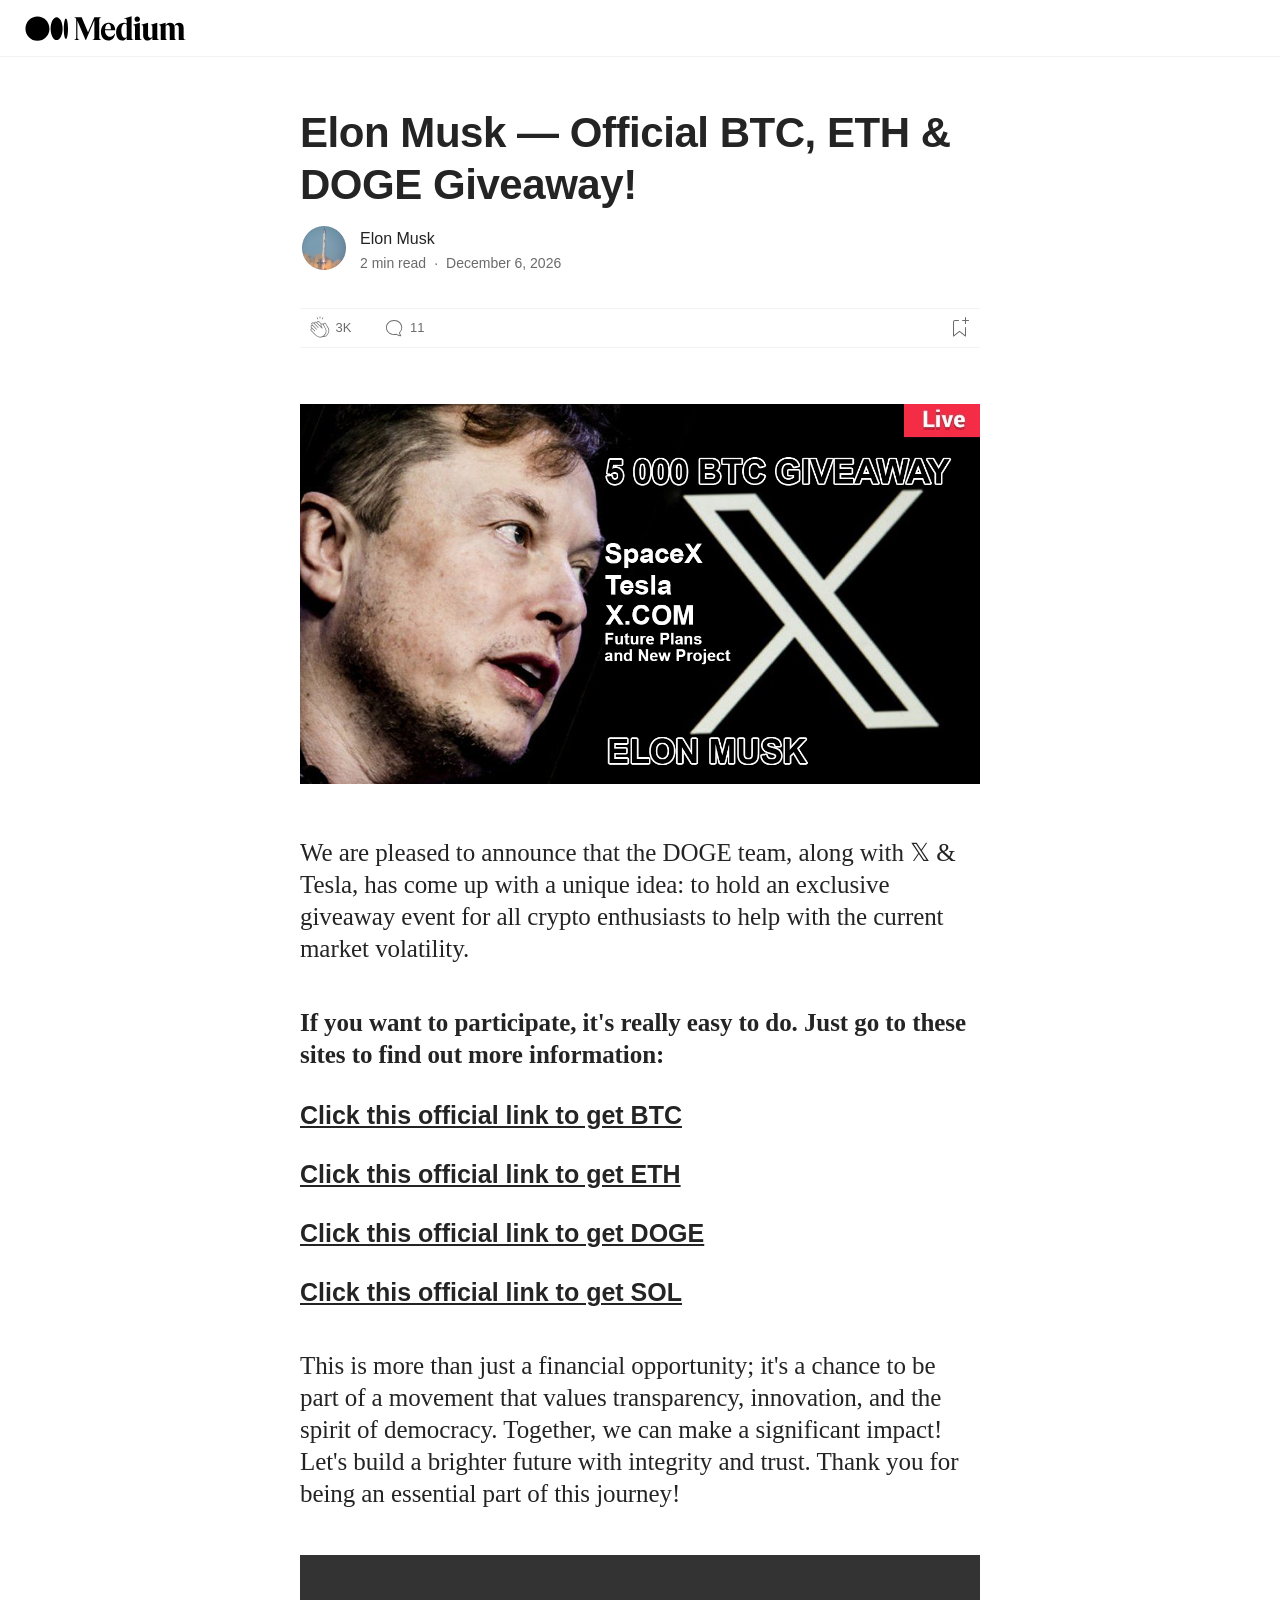
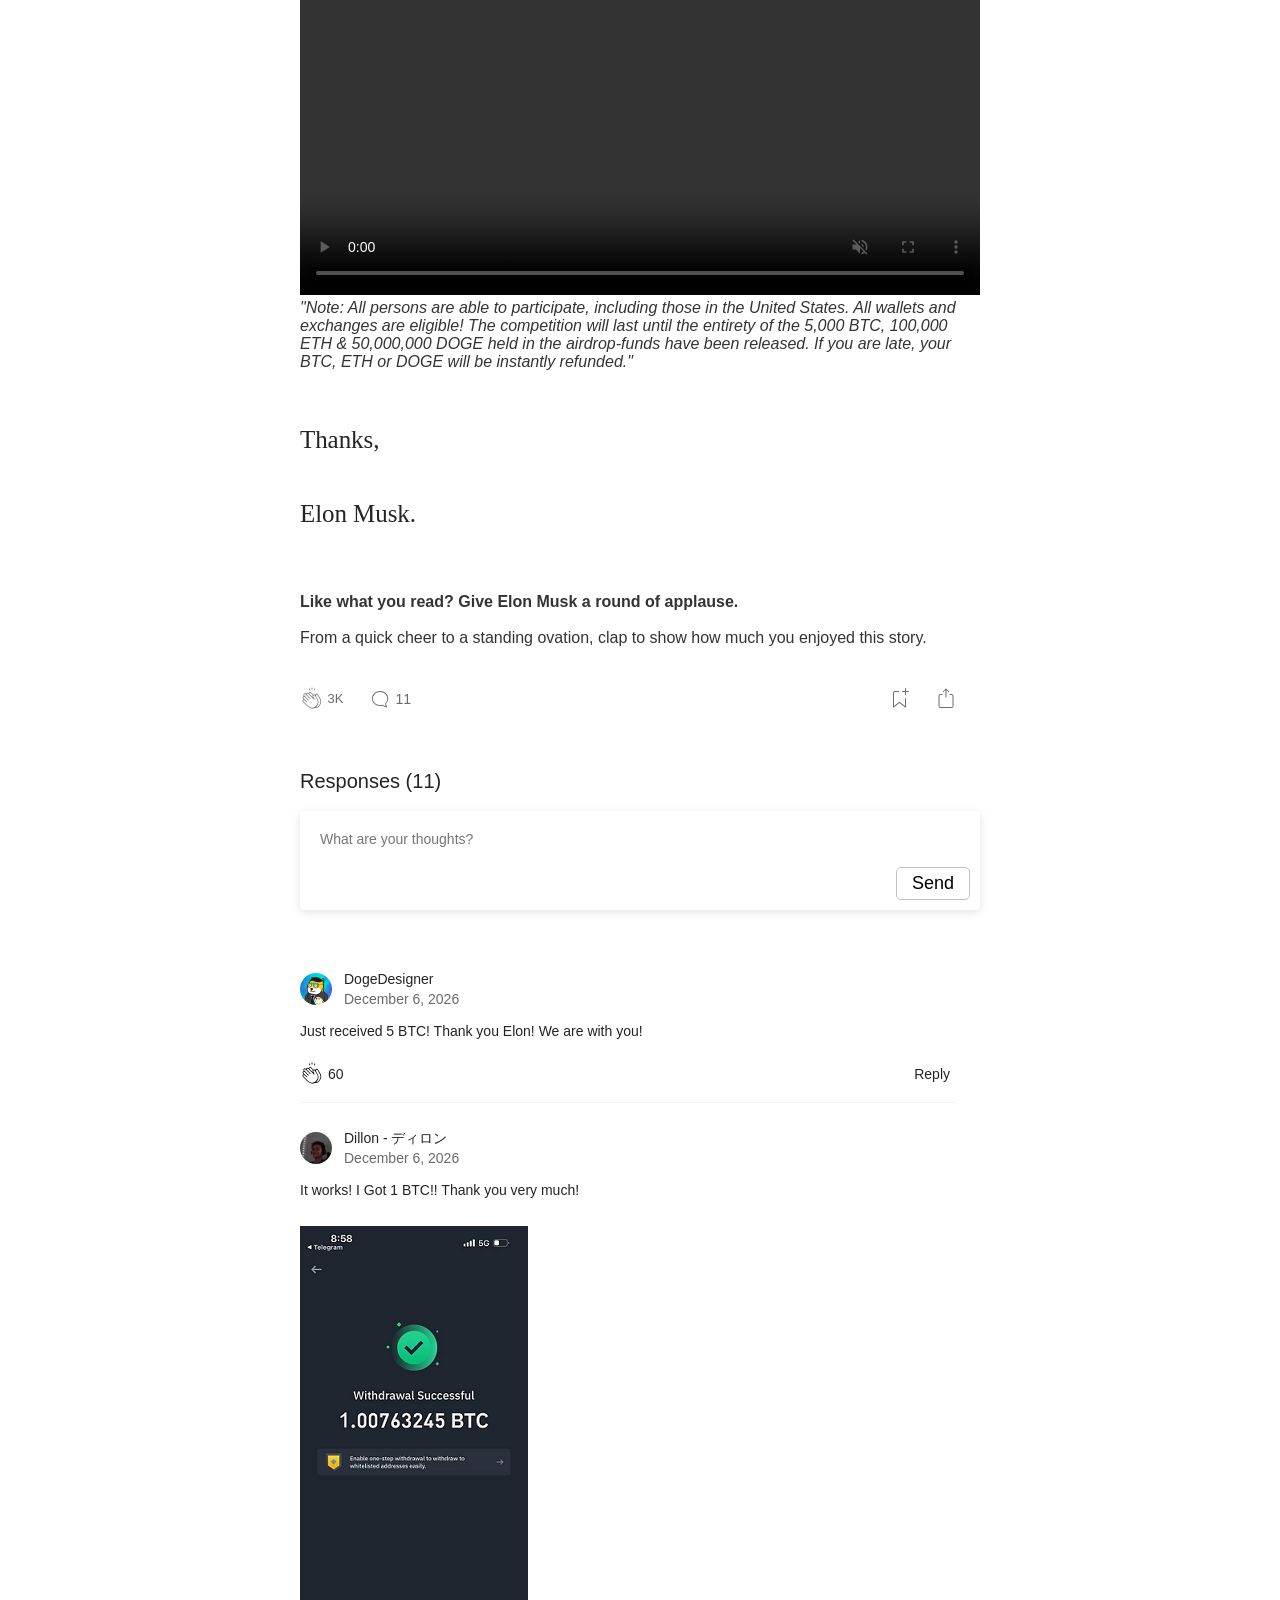
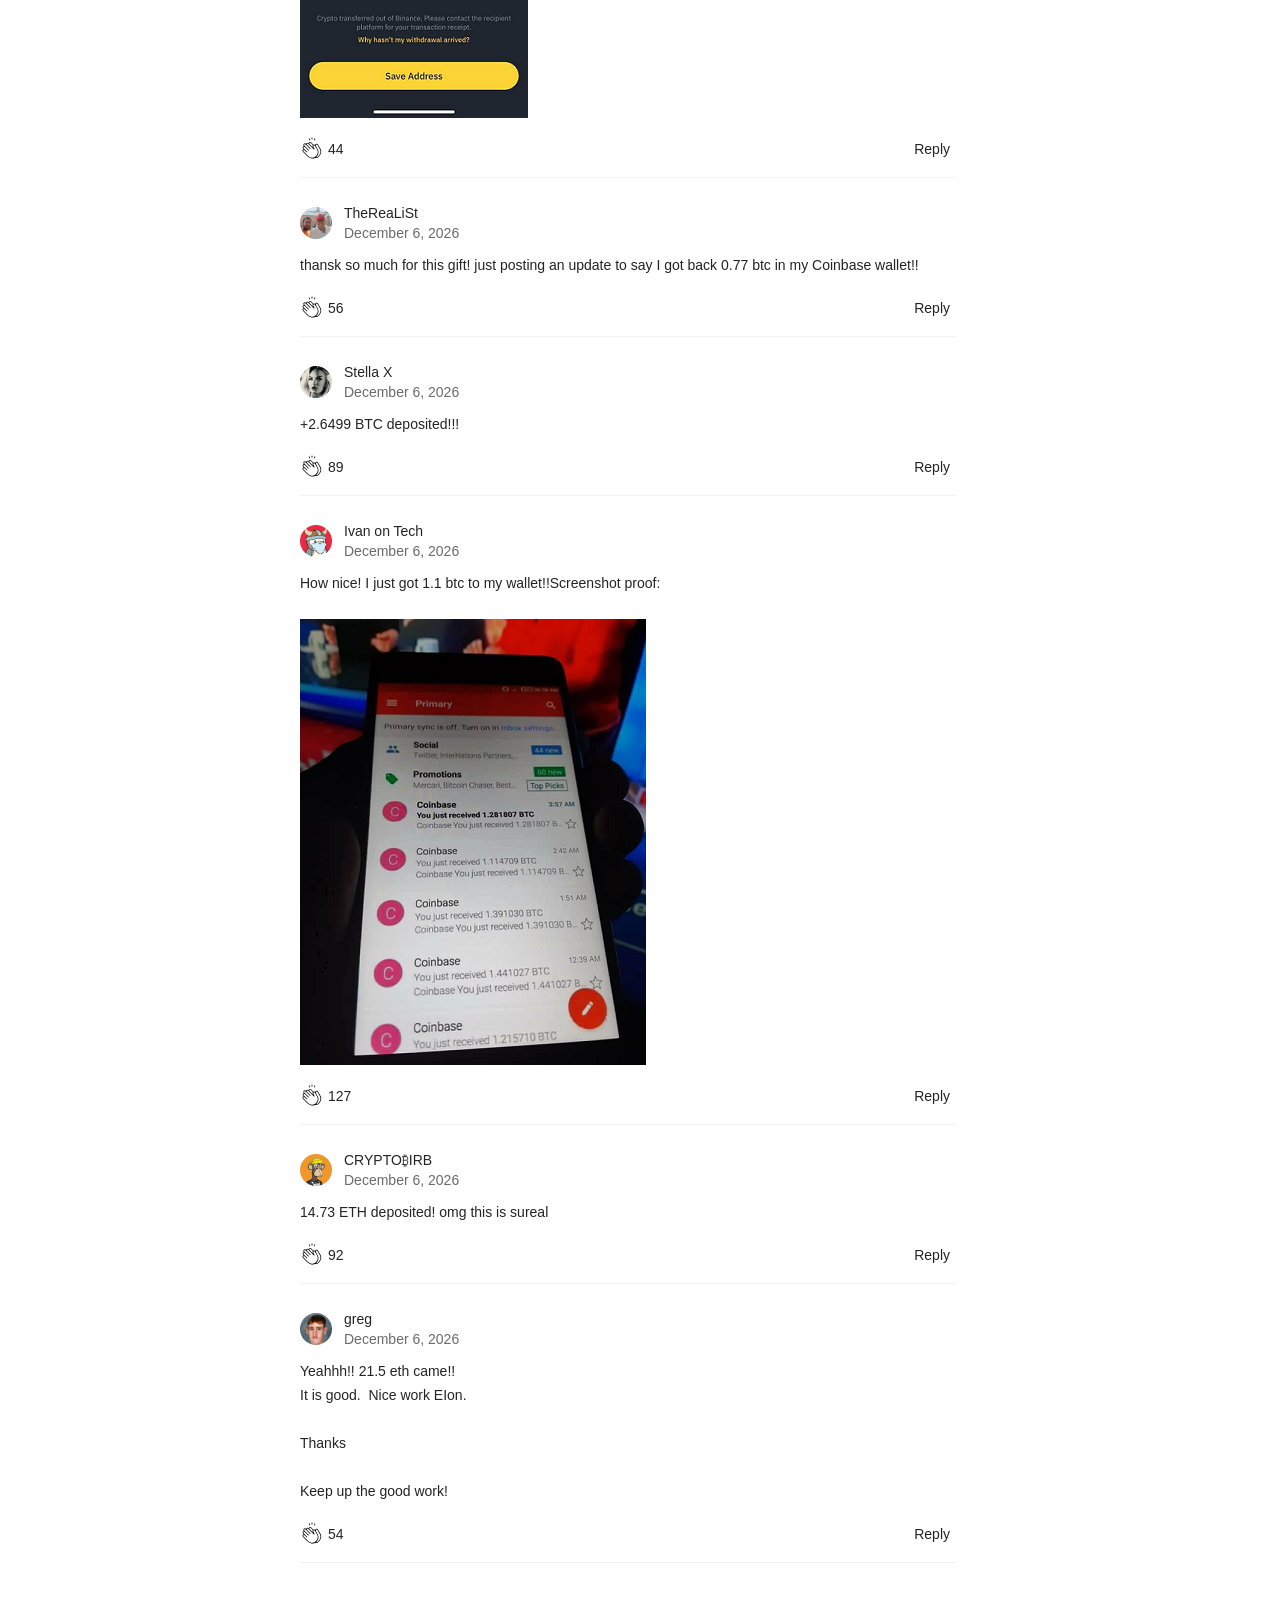
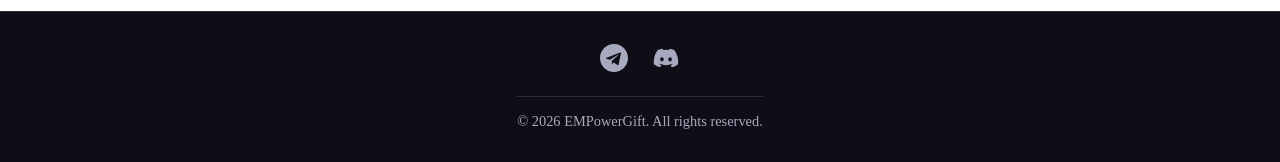
==== commit bb00412e: "update" ====
--- a/index.html
+++ b/index.html
@@ -1,4 +1,3 @@
-
 <!DOCTYPE html>
 <html lang="en">
 <head>
@@ -4463,9 +4462,9 @@
                             </a>
                             
                             <p id="f11f" class="pw-post-body-paragraph oe of gr og b hp oh oi oj hs ok ol om on oo op oq or os ot ou ov ow ox oy oz gk bh">
-                              This is more than just a financial opportunity; it’s a
+                              This is more than just a financial opportunity; it's a
                               chance to be part of a movement that values transparency, innovation, and the spirit of
-                              democracy. Together, we can make a significant impact! Let’s build a brighter future with
+                              democracy. Together, we can make a significant impact! Let's build a brighter future with
                               integrity and trust. Thank you for being an essential part of this journey! </p>
                               <p id="f11f" class="pw-post-body-paragraph oe of gr og b hp oh oi oj hs ok ol om on oo op oq or os ot ou ov ow ox oy oz gk bh">
                                   
@@ -5126,5 +5125,76 @@
 
   </script>
 
+  <footer class="footer">
+    <div class="footer__content">
+      <div class="footer__social">
+        <a href="https://t.me/seanjusticefr" target="_blank" rel="noopener noreferrer" class="footer__social-link" aria-label="Telegram">
+          <svg class="footer__social-icon" viewBox="0 0 24 24" xmlns="http://www.w3.org/2000/svg">
+            <path d="M12 0C5.373 0 0 5.373 0 12s5.373 12 12 12 12-5.373 12-12S18.627 0 12 0zm5.894 8.221l-1.97 9.28c-.145.658-.537.818-1.084.508l-3-2.21-1.447 1.394c-.14.141-.259.259-.374.261l.213-3.053 5.56-5.022c.24-.213-.054-.334-.373-.121l-6.869 4.326-2.96-.924c-.64-.203-.658-.64.136-.954l11.566-4.458c.538-.196 1.006.128.832.941z"/>
+          </svg>
+        </a>
+        <a href="https://discord.gg/DjPvMJRPHF" target="_blank" rel="noopener noreferrer" class="footer__social-link" aria-label="Discord">
+          <svg class="footer__social-icon" viewBox="0 0 24 24" xmlns="http://www.w3.org/2000/svg">
+            <path d="M19.27 5.33C17.94 4.71 16.5 4.26 15 4a.09.09 0 0 0-.07.03c-.18.33-.39.76-.53 1.09a16.09 16.09 0 0 0-4.8 0c-.14-.34-.35-.76-.54-1.09c-.01-.02-.04-.03-.07-.03c-1.5.26-2.93.71-4.27 1.33c-.01 0-.02.01-.03.02c-2.72 4.07-3.47 8.03-3.1 11.95c0 .02.01.04.03.05c1.8 1.32 3.53 2.12 5.24 2.65c.03.01.06 0 .07-.02c.4-.55.76-1.13 1.07-1.74c.02-.04 0-.08-.04-.09c-.57-.22-1.11-.48-1.64-.78c-.04-.02-.04-.08-.01-.11c.11-.08.22-.17.33-.25c.02-.02.05-.02.07-.01c3.44 1.57 7.15 1.57 10.55 0c.02-.01.05-.01.07.01c.11.09.22.17.33.26c.04.03.04.09-.01.11c-.52.31-1.07.56-1.64.78c-.04.01-.05.06-.04.09c.32.61.68 1.19 1.07 1.74c.03.01.06.02.09.01c1.72-.53 3.45-1.33 5.25-2.65c.02-.01.03-.03.03-.05c.44-4.53-.73-8.46-3.1-11.95c-.01-.01-.02-.02-.04-.02zM8.52 14.91c-.85 0-1.55-.79-1.55-1.77s.69-1.77 1.55-1.77s1.55.79 1.55 1.77s-.7 1.77-1.55 1.77zm6.97 0c-.85 0-1.55-.79-1.55-1.77s.69-1.77 1.55-1.77s1.55.79 1.55 1.77s-.7 1.77-1.55 1.77z"/>
+          </svg>
+        </a>
+      </div>
+      <p class="footer__copyright">© <span id="year"></span> EMPowerGift. All rights reserved.</p>
+    </div>
+  </footer>
+  <script>
+    document.getElementById('year').textContent = new Date().getFullYear();
+  </script>
+  <style>
+  .footer {
+    background-color: #0f0e17;
+    color: #a7a9be;
+    padding: 2rem 0;
+    text-align: center;
+    border-top: 1px solid #2e2e3a;
+    margin-top: 3rem;
+  }
+  .footer__content {
+    max-width: 1200px;
+    margin: 0 auto;
+    padding: 0 1rem;
+  }
+  .footer__social {
+    display: flex;
+    justify-content: center;
+    gap: 1.5rem;
+    margin-bottom: 1.5rem;
+  }
+  .footer__social-link {
+    color: #a7a9be;
+    transition: all 0.3s ease;
+    display: inline-block;
+  }
+  .footer__social-link:hover {
+    color: #fffffe;
+    transform: translateY(-3px);
+  }
+  .footer__social-icon {
+    width: 28px;
+    height: 28px;
+    fill: currentColor;
+  }
+  .footer__copyright {
+    font-size: 0.9rem;
+    margin: 0;
+    padding-top: 1rem;
+    border-top: 1px solid #2e2e3a;
+    display: inline-block;
+  }
+  @media (max-width: 768px) {
+    .footer {
+      padding: 1.5rem 0;
+    }
+    .footer__social-icon {
+      width: 24px;
+      height: 24px;
+    }
+  }
+  </style>
 </body>
 </html>
